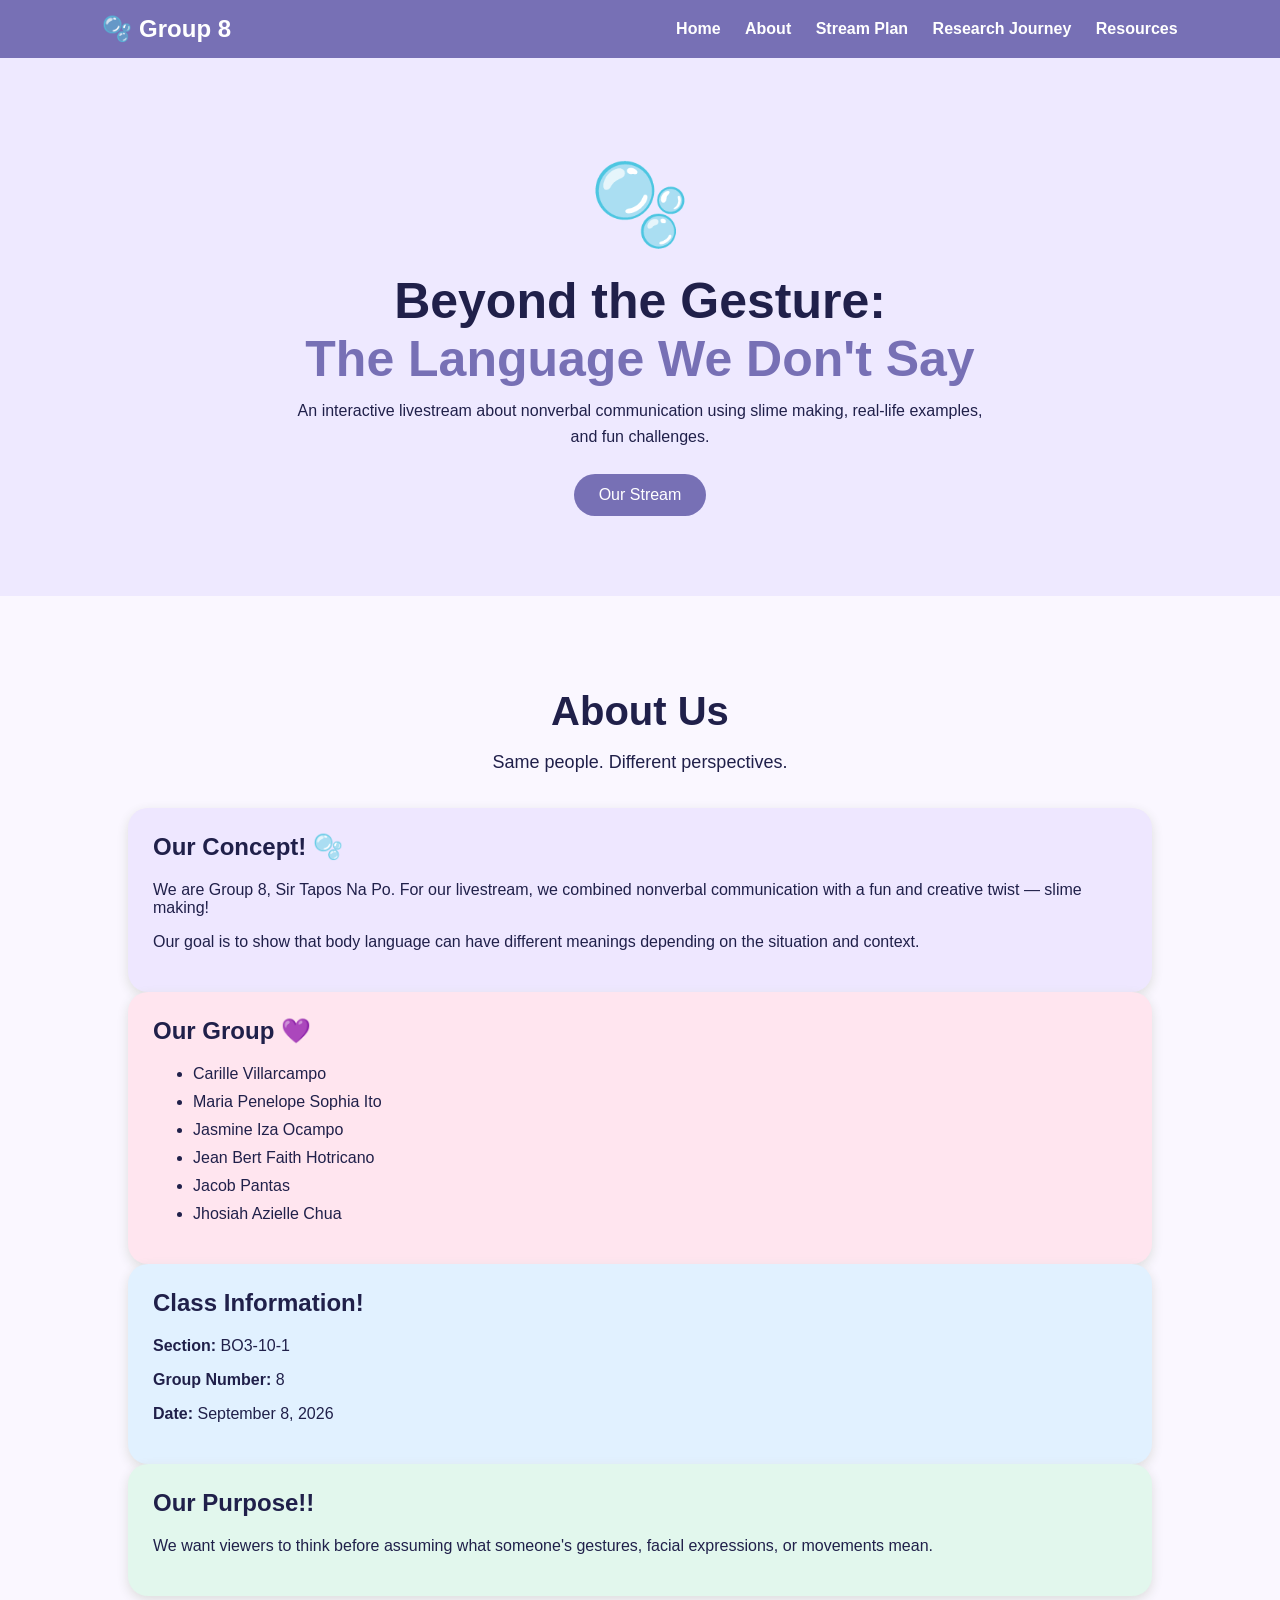
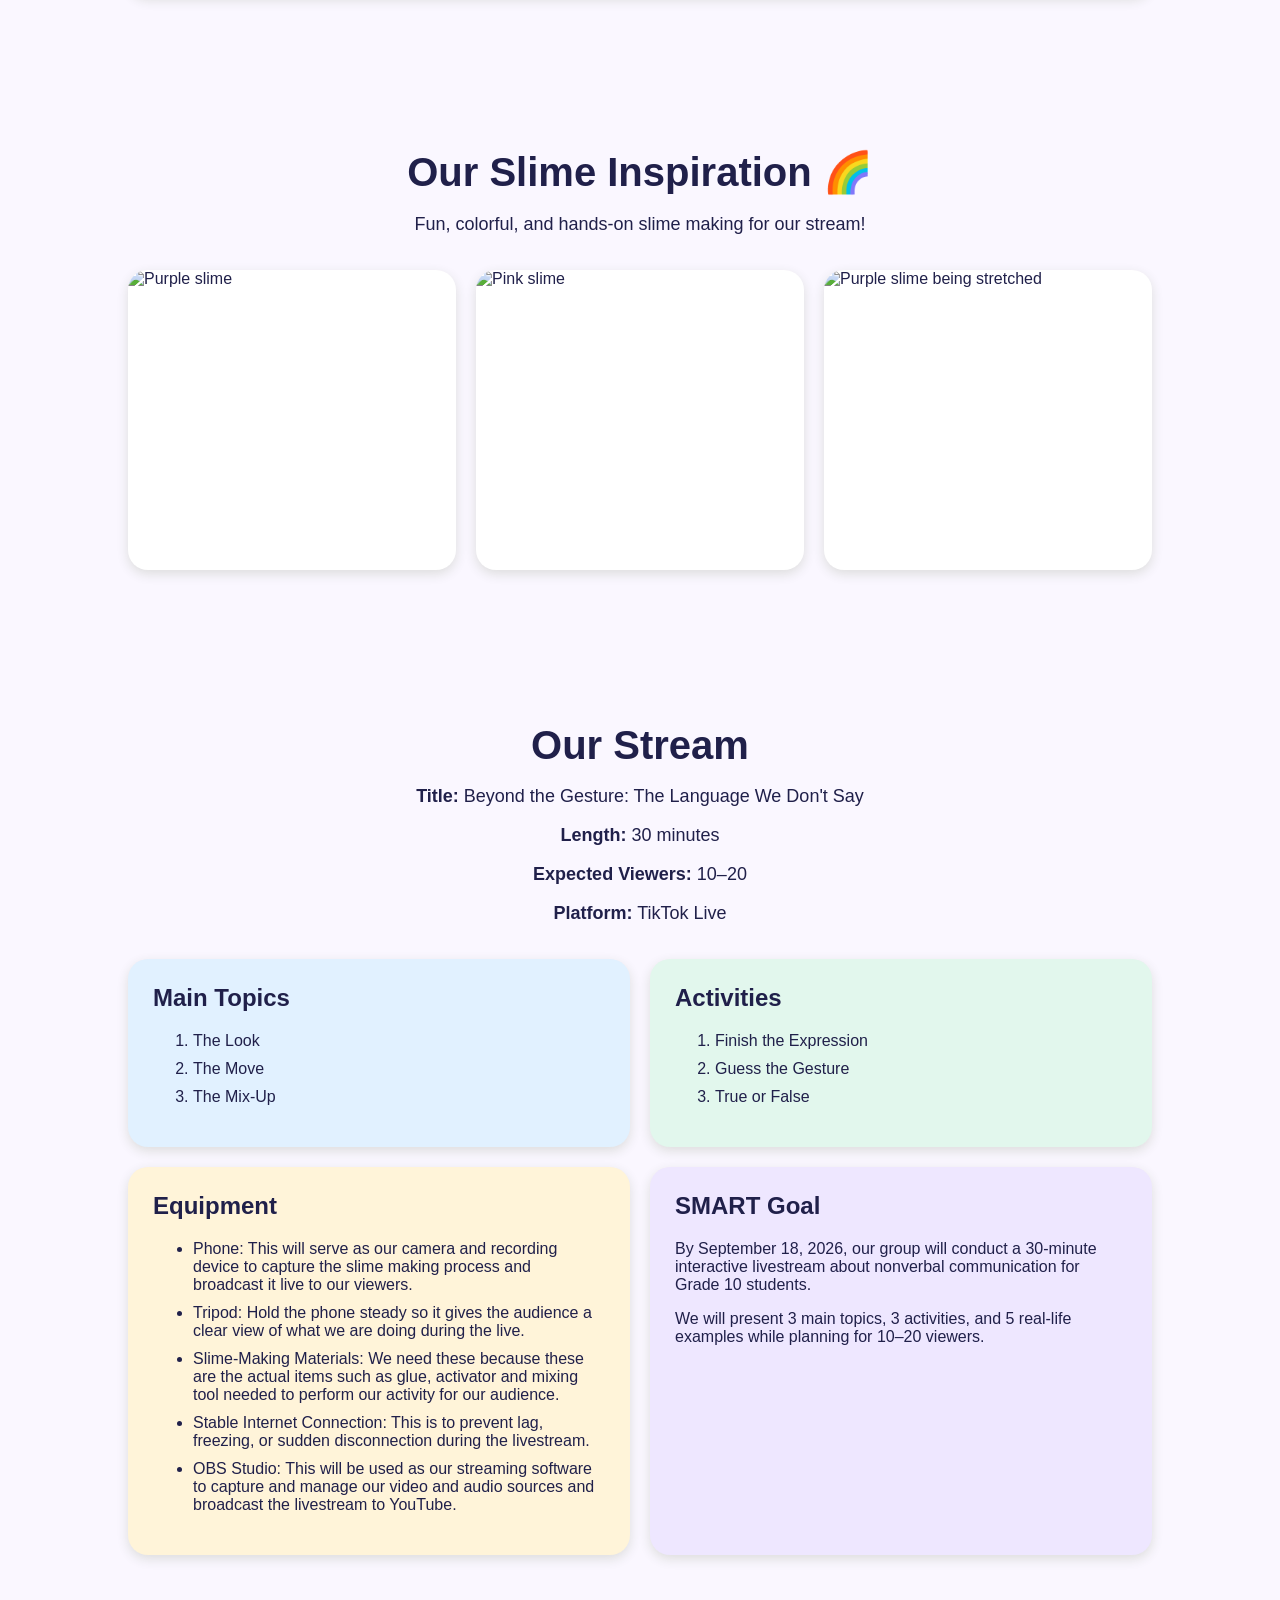
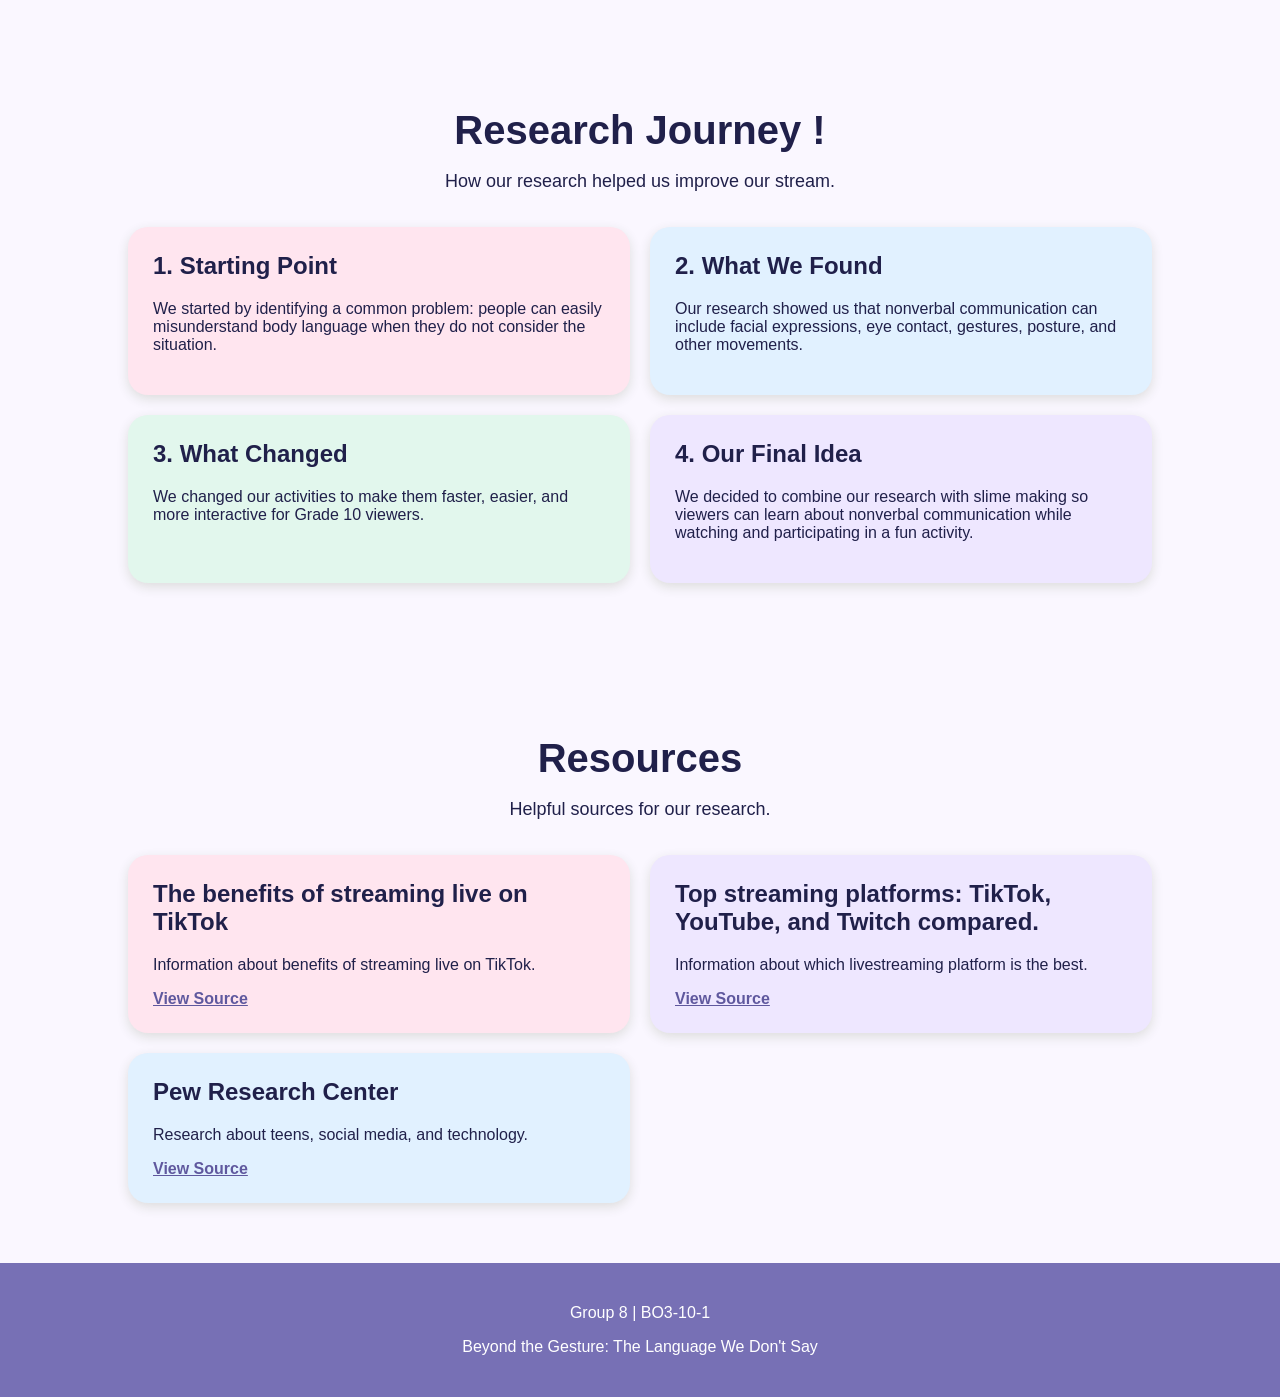
==== index.html @ 267cba48 "Update index.html" ====
<!DOCTYPE html>
<html lang="en">
<head>
    <meta charset="UTF-8">
    <meta name="viewport" content="width=device-width, initial-scale=1.0">

    <title>Group 8 | Beyond the Gesture</title>

    <link rel="stylesheet" href="styles.css">
</head>

<body>

    <!-- NAVIGATION -->
    <nav>
        <h2>🫧 Group 8</h2>

        <div>
            <a href="#home">Home</a>
            <a href="#about">About</a>
            <a href="#stream">Stream Plan</a>
            <a href="#research">Research Journey</a>
            <a href="#resources">Resources</a>
        </div>
    </nav>


    <!-- HOME -->
    <section id="home" class="hero">

        <div class="slime">🫧</div>

        <h1>
            Beyond the Gesture:<br>
            <span>The Language We Don't Say</span>
        </h1>

        <p>
            An interactive livestream about nonverbal communication
            using slime making, real-life examples, and fun challenges.
        </p>

        <!-- CHANGED TO OUR STREAM -->
        <a href="#stream" class="button">Our Stream</a>

    </section>


    <!-- ABOUT -->
    <section id="about">

        <div class="title">
            <h1>About Us</h1>
            <p>Same people. Different perspectives.</p>
        </div>


        <div class="card purple">
            <h2>Our Concept! 🫧</h2>

            <p>
                We are Group 8, Sir Tapos Na Po.
                For our livestream, we combined nonverbal communication
                with a fun and creative twist — slime making!
            </p>

            <p>
                Our goal is to show that body language can have different
                meanings depending on the situation and context.
            </p>
        </div>


        <div class="card pink">
            <h2>Our Group 💜</h2>

            <ul>
                <li>Carille Villarcampo</li>
                <li>Maria Penelope Sophia Ito</li>
                <li>Jasmine Iza Ocampo</li>
                <li>Jean Bert Faith Hotricano</li>
                <li>Jacob Pantas</li>
                <li>Jhosiah Azielle Chua</li>
            </ul>
        </div>


        <div class="card blue">
            <h2>Class Information!</h2>

            <p><b>Section:</b> BO3-10-1</p>
            <p><b>Group Number:</b> 8</p>
            <p><b>Date:</b> September 8, 2026</p>
        </div>


        <div class="card green">
            <h2>Our Purpose!!</h2>

            <p>
                We want viewers to think before assuming what someone's
                gestures, facial expressions, or movements mean.
            </p>
        </div>

    </section>

    <!-- SLIME INSPIRATION -->
    <section id="inspiration">

        <div class="title">
            <h1>Our Slime Inspiration 🌈</h1>
            <p>Fun, colorful, and hands-on slime making for our stream!</p>
        </div>

        <div class="image-gallery">

            <div class="image-card">
                <img src="images/slime1.jpeg" alt="Purple slime">
            </div>

            <div class="image-card">
                <img src="images/slime2.jpeg" alt="Pink slime">
            </div>

            <div class="image-card">
                <img src="images/slime3.jpeg" alt="Purple slime being stretched">
            </div>

        </div>

    </section>
            
    <!-- STREAM PLAN -->
    <section id="stream">

        <div class="title">
            <h1>Our Stream</h1>

            <p>
                <b>Title:</b> Beyond the Gesture:
                The Language We Don't Say
            </p>

            <p><b>Length:</b> 30 minutes</p>
            <p><b>Expected Viewers:</b> 10–20</p>
            <p><b>Platform:</b> TikTok Live</p>
        </div>


        <div class="cards">

            <div class="card blue">
                <h2>Main Topics</h2>

                <ol>
                    <li>The Look</li>
                    <li>The Move</li>
                    <li>The Mix-Up</li>
                </ol>
            </div>


            <div class="card green">
                <h2>Activities</h2>

                <ol>
                    <li>Finish the Expression</li>
                    <li>Guess the Gesture</li>
                    <li>True or False</li>
                </ol>
            </div>


            <div class="card yellow">
                <h2>Equipment</h2>

                <ul>
                    <li>Phone: This will serve as our camera and recording device to capture the slime making process and broadcast it live to our viewers.</li>
                    <li>Tripod: Hold the phone steady so it gives the audience a clear view of what we are doing during the live.</li>
                    <li>Slime-Making Materials: We need these because these are the actual items such as glue, activator and mixing tool needed to perform our activity for our audience.</li>
                    <li>Stable Internet Connection: This is to prevent lag, freezing, or sudden disconnection during the livestream.</li>
                    <li>OBS Studio: This will be used as our streaming software to capture and manage our video and audio sources and broadcast the livestream to YouTube.</li>
                </ul>
            </div>


            <div class="card purple">
                <h2>SMART Goal</h2>

                <p>
                    By September 18, 2026, our group will conduct
                    a 30-minute interactive livestream about nonverbal
                    communication for Grade 10 students.
                </p>

                <p>
                    We will present 3 main topics, 3 activities,
                    and 5 real-life examples while planning for
                    10–20 viewers.
                </p>
            </div>

        </div>

    </section>


    <!-- RESEARCH JOURNEY -->
    <section id="research">

        <div class="title">
            <h1>Research Journey !</h1>

            <p>
                How our research helped us improve our stream.
            </p>
        </div>


        <div class="cards">

            <div class="card pink">
                <h2>1. Starting Point</h2>

                <p>
                    We started by identifying a common problem:
                    people can easily misunderstand body language
                    when they do not consider the situation.
                </p>
            </div>


            <div class="card blue">
                <h2>2. What We Found</h2>

                <p>
                    Our research showed us that nonverbal communication
                    can include facial expressions, eye contact,
                    gestures, posture, and other movements.
                </p>
            </div>


            <div class="card green">
                <h2>3. What Changed</h2>

                <p>
                    We changed our activities to make them faster,
                    easier, and more interactive for Grade 10 viewers.
                </p>
            </div>


            <div class="card purple">
                <h2>4. Our Final Idea</h2>

                <p>
                    We decided to combine our research with slime making
                    so viewers can learn about nonverbal communication
                    while watching and participating in a fun activity.
                </p>
            </div>

        </div>

    </section>


    <!-- RESOURCES -->
    <section id="resources">

        <div class="title">
            <h1>Resources</h1>

            <p>
                Helpful sources for our research.
            </p>
        </div>


        <div class="cards">

            <div class="card pink">
                <h2>The benefits of streaming live on TikTok</h2>

                <p>
                    Information about benefits of streaming live on TikTok.
                </p>

                <a
                    href="https://streamlabs.com/content-hub/post/benefits-of-streaming-on-tiktok?srsltid=AfmBOooy0ZKsx3C8deEyA_9T_dvAyOm9hIh4zHtoefk_gNPt5Tx0TH8A"
                    target="_blank">
                    View Source
                </a>
            </div>


            <div class="card purple">
                <h2>Top streaming platforms: TikTok, YouTube, and Twitch compared.</h2>

                <p>
                    Information about which livestreaming platform
                    is the best.
                </p>

                <a
                    href="https://streamscharts.com/news/tiktok-youtube-and-twitch-comparison"
                    target="_blank">
                    View Source
                </a>
            </div>


            <div class="card blue">
                <h2>Pew Research Center</h2>

                <p>
                    Research about teens, social media, and technology.
                </p>

                <a
                    href="https://www.pewresearch.org/internet/2022/08/10/teens-social-media-and-technology-2022/?gad_source=1&gad_campaignid=23853897313&gbraid=0AAAAA-ddO9EYFSxEZ17IG8KqhVEP5WpoK&gclid=Cj0KCQjwh4TVBhCWARIsAG0czmr2TShosKkf1piCXMwyBY7x5qBS2GDIPVOki2kr-8BDrRxZRLvUZ2AaAp6mEALw_wcB"
                    target="_blank">
                    View Source
                </a>
            </div>

        </div>

    </section>


    <!-- FOOTER -->
    <footer>

        <p>Group 8 | BO3-10-1</p>

        <p>
            Beyond the Gesture: The Language We Don't Say
        </p>

    </footer>


    <!-- JAVASCRIPT -->
    <script src="script.js"></script>

</body>
</html>
---- styles.css ----
/* BASIC SETTINGS */

* {
    box-sizing: border-box;
}

html {
    scroll-behavior: smooth;
}

body {
    margin: 0;
    font-family: Arial, sans-serif;
    background: #faf7ff;
    color: #20204a;
}


/* NAVIGATION */

nav {
    background: #7770b5;
    padding: 15px 8%;

    display: flex;
    justify-content: space-between;
    align-items: center;

    position: sticky;
    top: 0;
    z-index: 10;
}

nav h2 {
    color: white;
    margin: 0;
}

nav a {
    color: white;
    text-decoration: none;
    margin-left: 20px;
    font-weight: bold;
}

nav a:hover {
    text-decoration: underline;
}


/* SECTIONS */

section {
    padding: 60px 10%;
}

.title {
    text-align: center;
    margin-bottom: 35px;
}

.title h1 {
    font-size: 40px;
    margin-bottom: 10px;
}

.title p {
    font-size: 18px;
}


/* HOME */

.hero {
    text-align: center;
    padding: 80px 10%;
    background: #eee9ff;
}

.hero h1 {
    font-size: 50px;
    margin: 10px;
}

.hero span {
    color: #7770b5;
}

.hero p {
    max-width: 700px;
    margin: auto;
    line-height: 1.6;
}

.slime {
    font-size: 80px;
    margin: 20px;
}


/* CARDS */

.cards {
    display: grid;
    grid-template-columns: repeat(2, 1fr);
    gap: 20px;
}

.card {
    padding: 25px;
    border-radius: 20px;
    background: white;
    box-shadow: 0 4px 12px #ddd;
}

.card h2 {
    margin-top: 0;
}

.card li {
    margin: 10px 0;
}


/* CARD COLORS */

.pink {
    background: #ffe5ef;
}

.blue {
    background: #e1f1ff;
}

.purple {
    background: #eee7ff;
}

.green {
    background: #e2f7ed;
}

.yellow {
    background: #fff4d9;
}


/* BUTTON */

.button {
    display: inline-block;
    margin-top: 25px;
    padding: 12px 25px;

    background: #7770b5;
    color: white;

    text-decoration: none;
    border-radius: 25px;
}

.button:hover {
    background: #5f589e;
}


/* RESOURCE LINKS */

.card a {
    color: #5f589e;
    font-weight: bold;
}


/* FOOTER */

footer {
    background: #7770b5;
    color: white;
    text-align: center;
    padding: 25px;
}


/* MOBILE */

@media (max-width: 700px) {

    nav {
        flex-direction: column;
        gap: 15px;
    }

    nav a {
        margin: 5px;
    }

    .cards {
        grid-template-columns: 1fr;
    }

    .hero h1 {
        font-size: 35px;
    }

    section {
        padding: 40px 6%;
    }
}

/* SLIME INSPIRATION IMAGES */

.image-gallery {
    display: grid;
    grid-template-columns: repeat(3, 1fr);
    gap: 20px;
    margin-top: 30px;
}

.image-card {
    background: white;
    border-radius: 20px;
    overflow: hidden;
    box-shadow: 0 4px 12px #ddd;
}

.image-card img {
    width: 100%;
    height: 300px;
    object-fit: cover;
    display: block;
}

/* MOBILE */

@media (mad-width: 700px) {
    .image-gallery {
        grid-template-columns: 1fr;
    }

.image-card img {
    height: 250px;
}
}
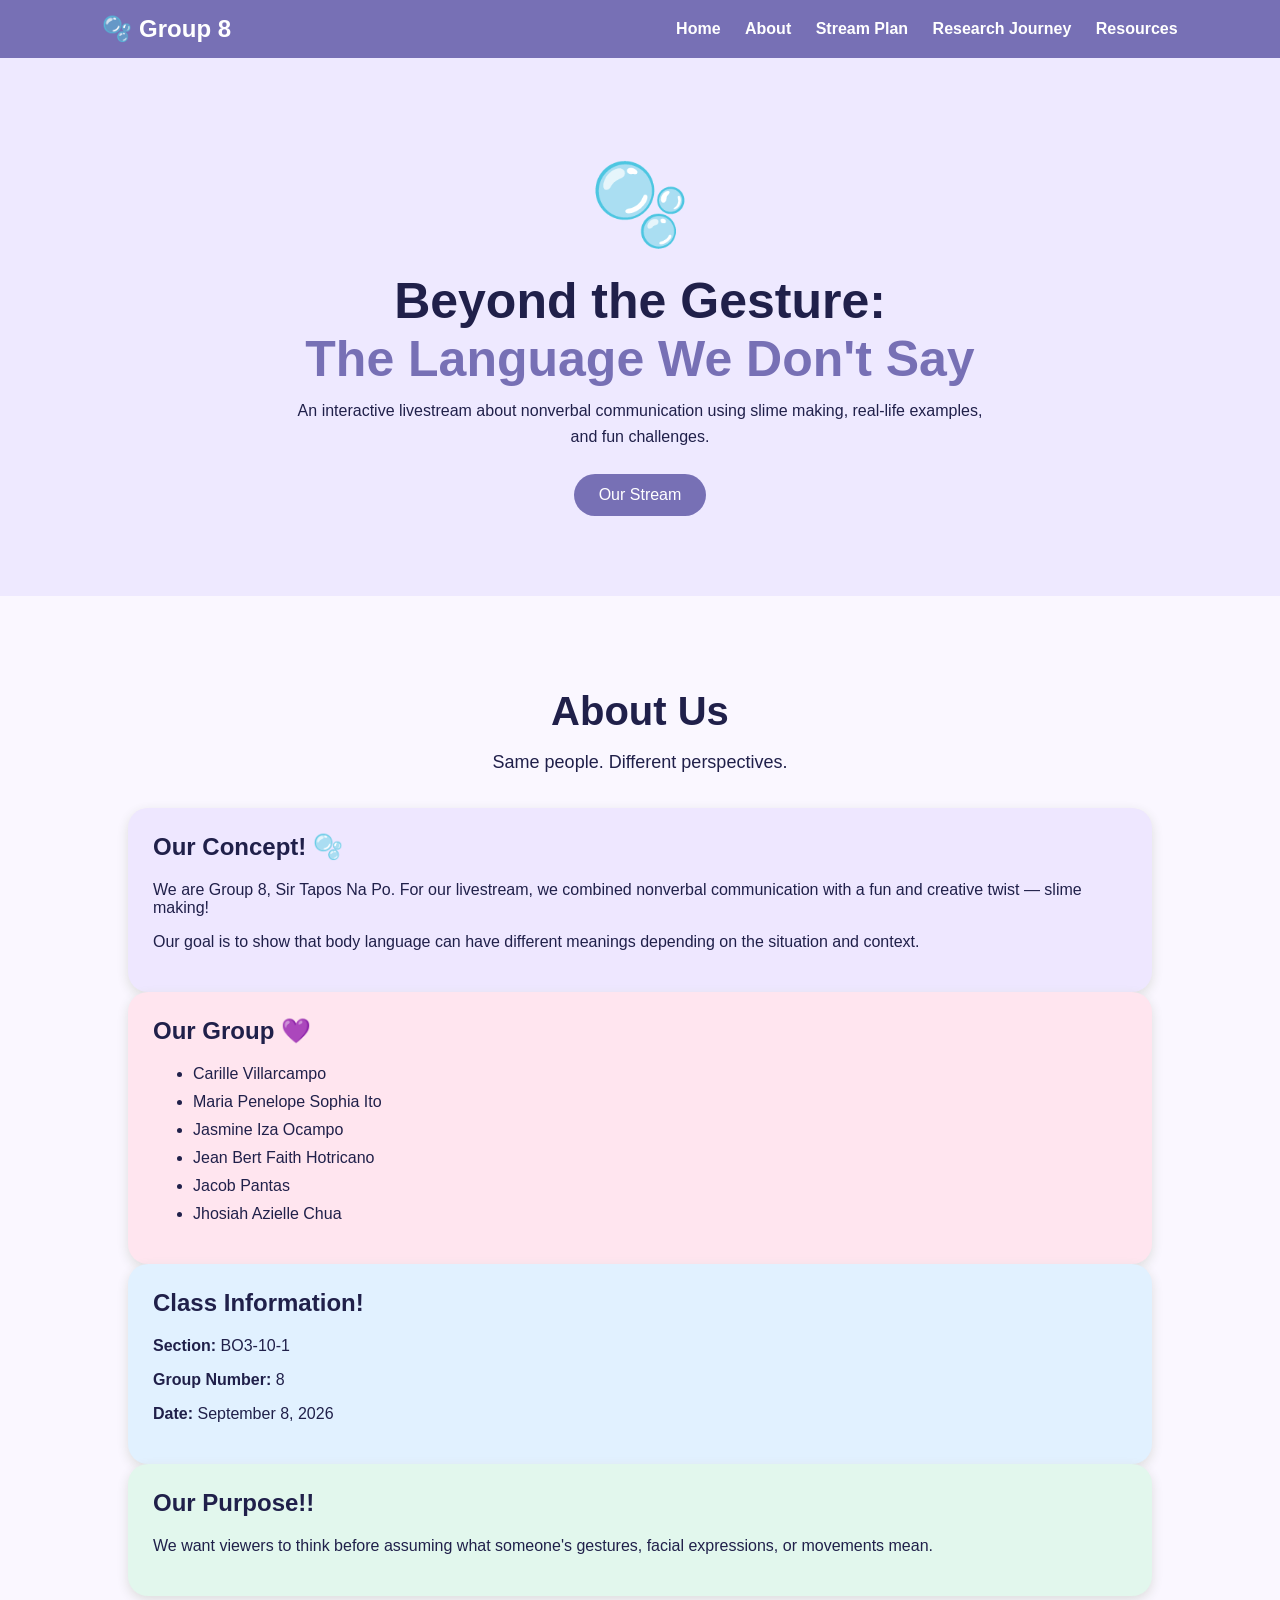
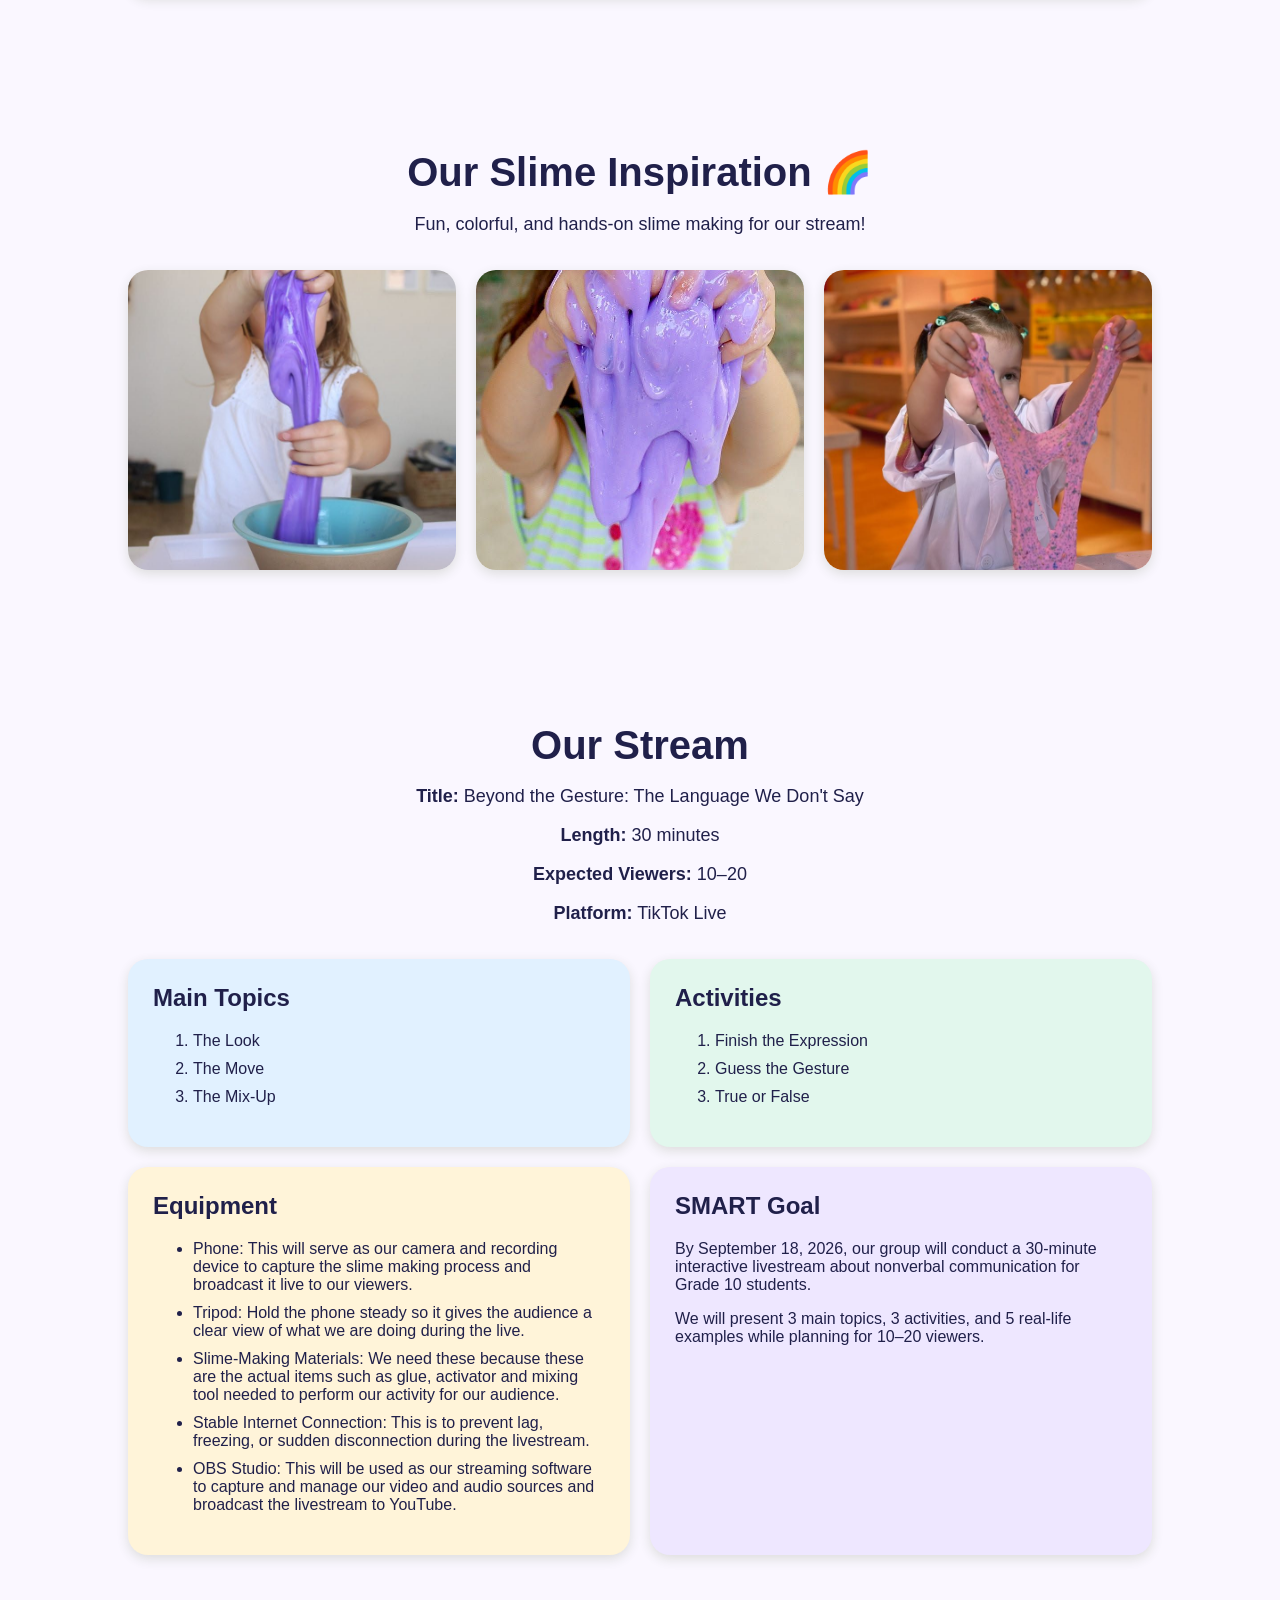
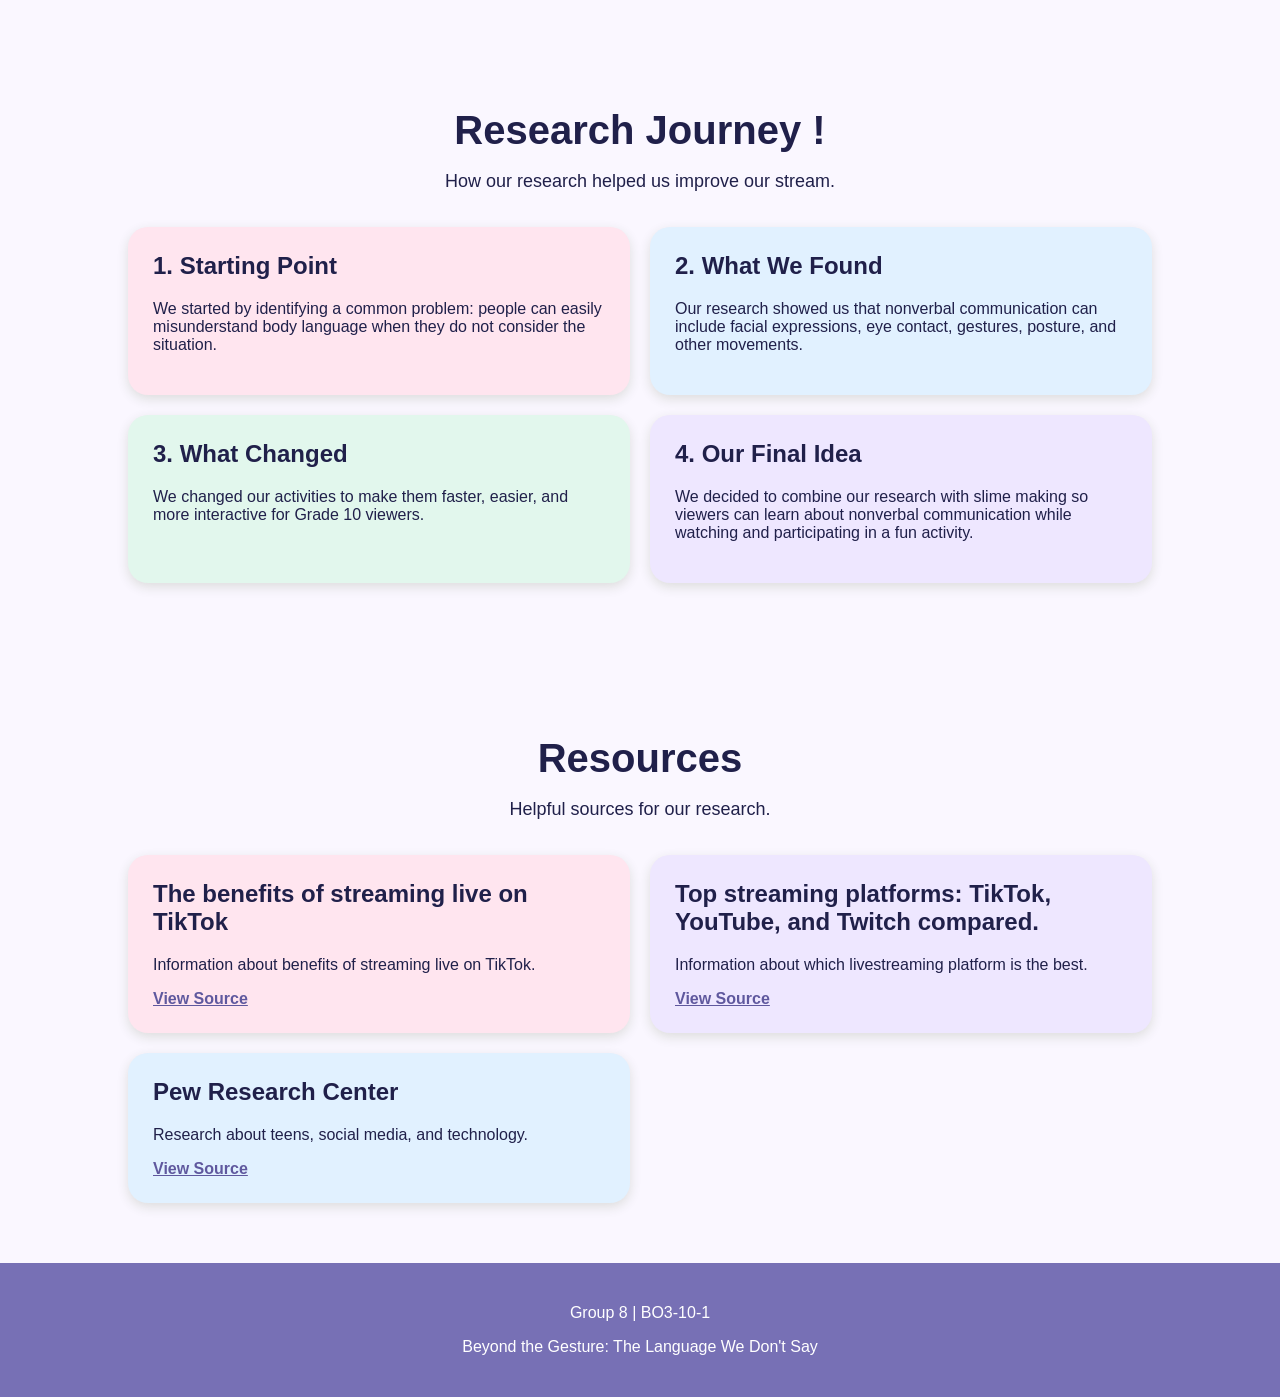
==== commit f91386fa: "Update index.html" ====
--- a/index.html
+++ b/index.html
@@ -116,15 +116,15 @@
         <div class="image-gallery">
 
             <div class="image-card">
-                <img src="images/slime1.jpeg" alt="Purple slime">
+                <img src="slime1.jpeg" alt="Purple slime">
             </div>
 
             <div class="image-card">
-                <img src="images/slime2.jpeg" alt="Pink slime">
+                <img src="slime2.jpeg" alt="Pink slime">
             </div>
 
             <div class="image-card">
-                <img src="images/slime3.jpeg" alt="Purple slime being stretched">
+                <img src="slime3.jpeg" alt="Purple slime being stretched">
             </div>
 
         </div>
--- a/styles.css
+++ b/styles.css
@@ -233,7 +233,7 @@
 
 /* MOBILE */
 
-@media (mad-width: 700px) {
+@media (max-width: 700px) {
     .image-gallery {
         grid-template-columns: 1fr;
     }
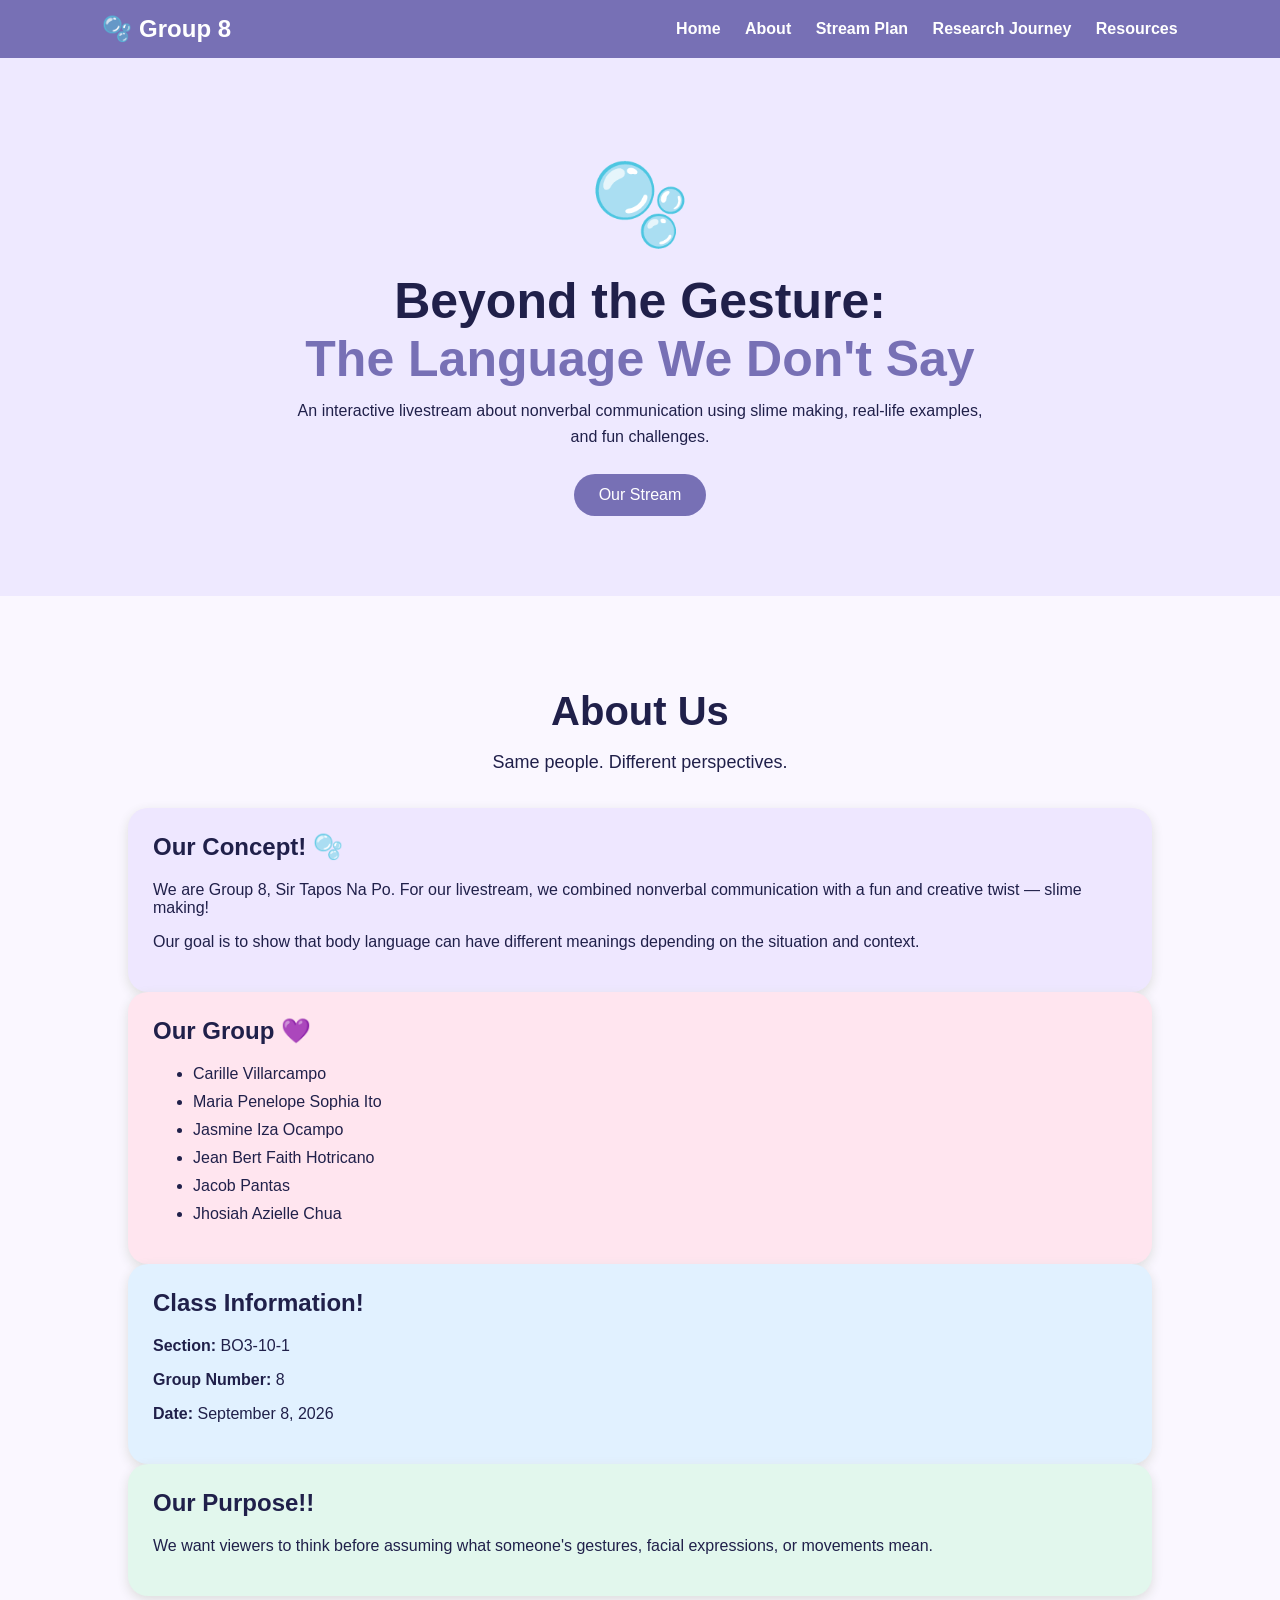
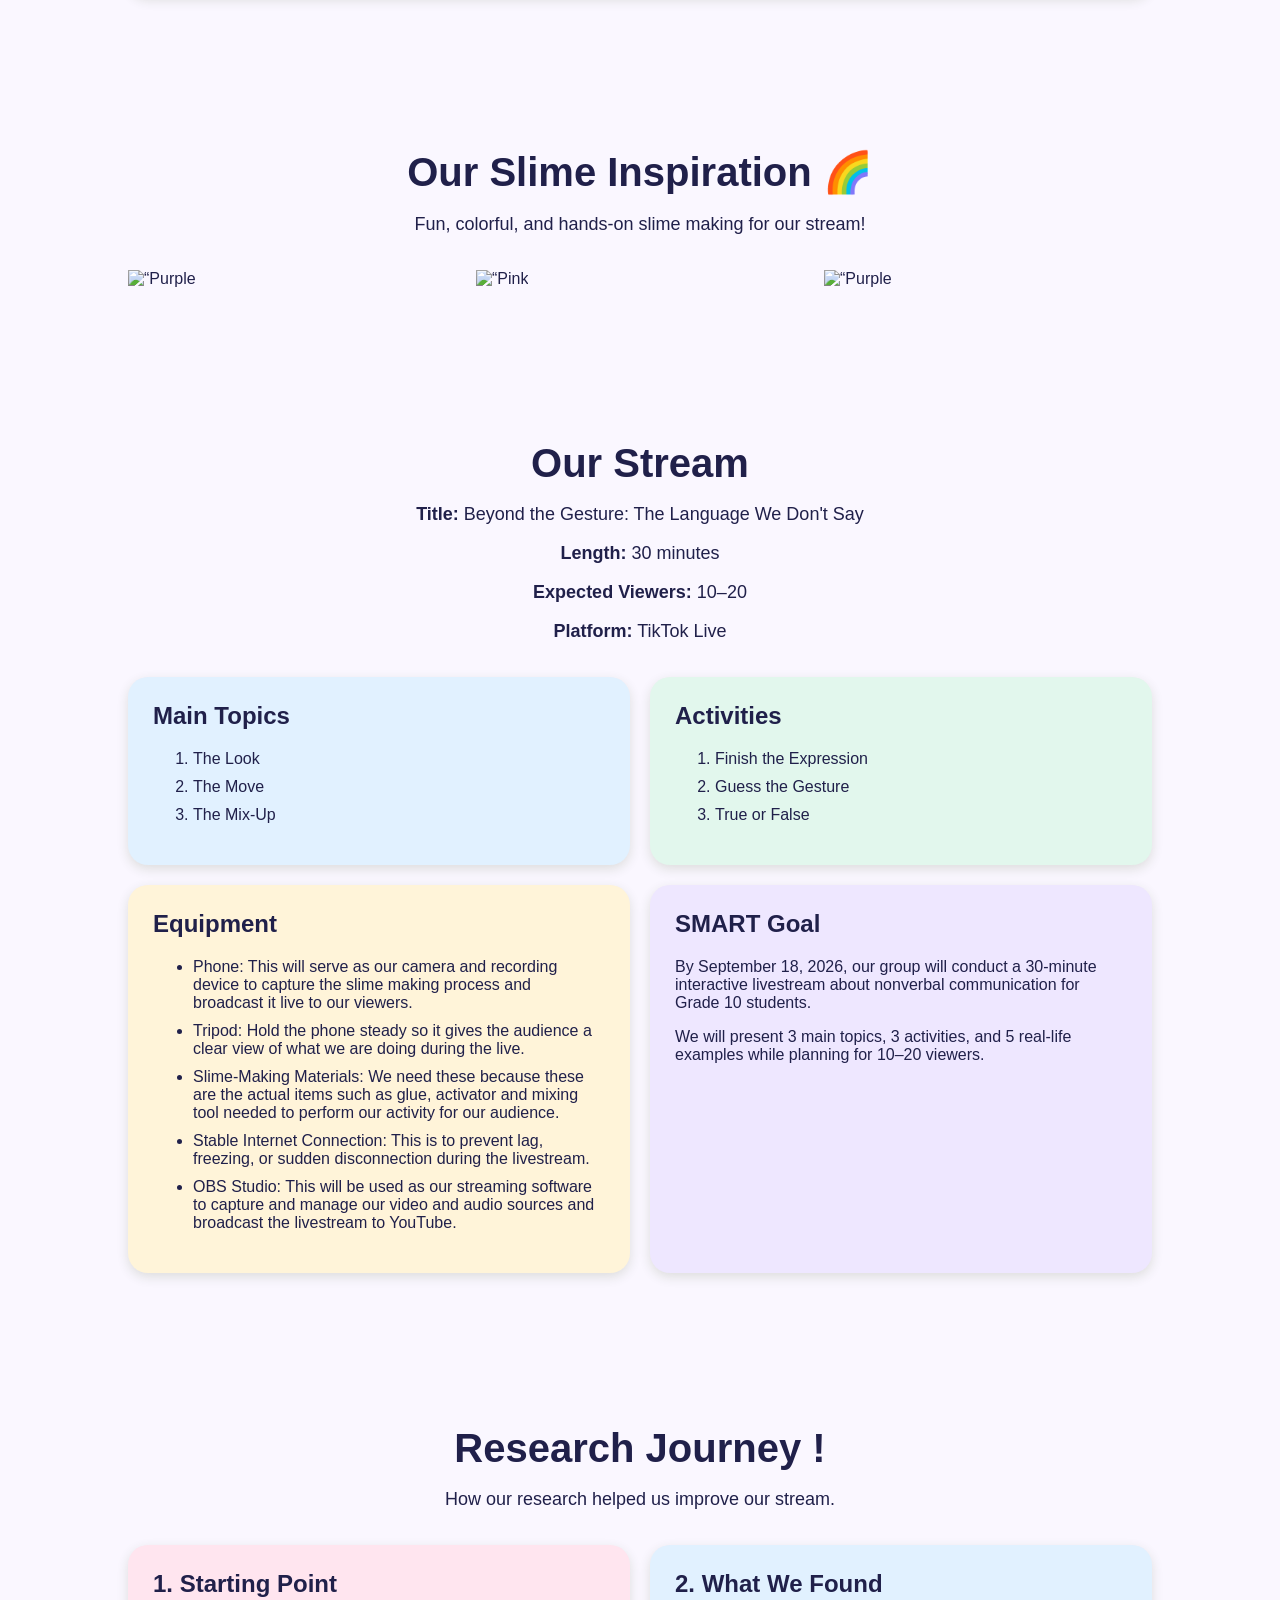
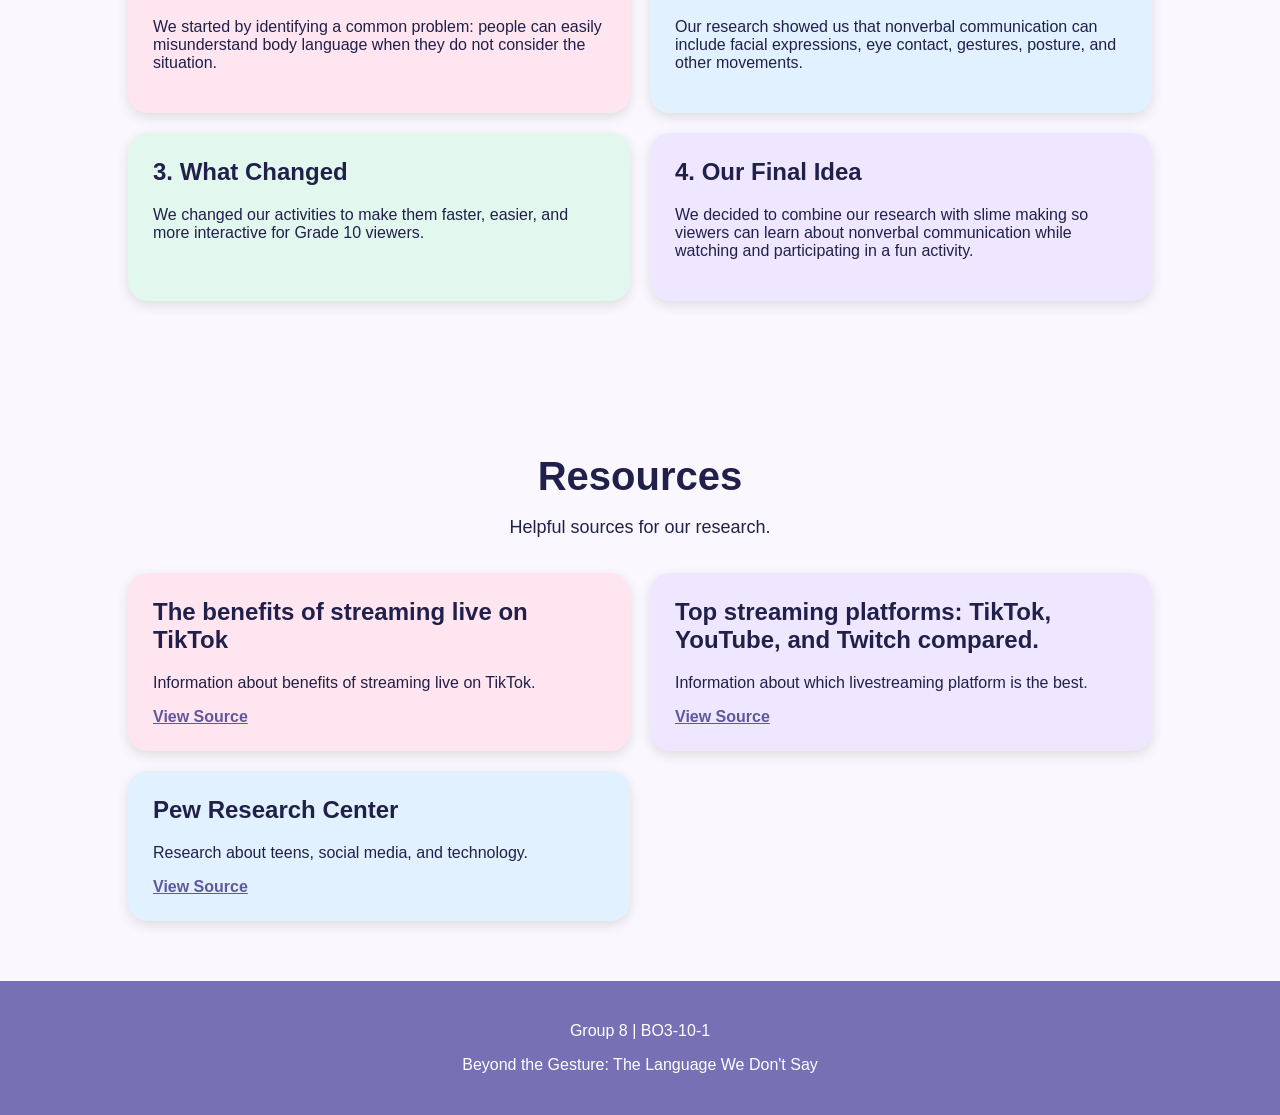
==== commit 0a467e1c: "Update index.html" ====
--- a/index.html
+++ b/index.html
@@ -115,19 +115,17 @@
 
         <div class="image-gallery">
 
-            <div class="image-card">
-                <img src="slime1.jpeg" alt="Purple slime">
-            </div>
-
-            <div class="image-card">
-                <img src="slime2.jpeg" alt="Pink slime">
-            </div>
-
-            <div class="image-card">
-                <img src="slime3.jpeg" alt="Purple slime being stretched">
-            </div>
-
-        </div>
+           <div class=“image-card”>
+    <img src=“slime1.jpeg” alt=“Purple slime”>
+</div>
+
+<div class=“image-card”>
+    <img src=“slime2.jpeg” alt=“Pink slime”>
+</div>
+
+<div class=“image-card”>
+    <img src=“slime3.jpeg” alt=“Purple slime being stretched”>
+</div>
 
     </section>
             
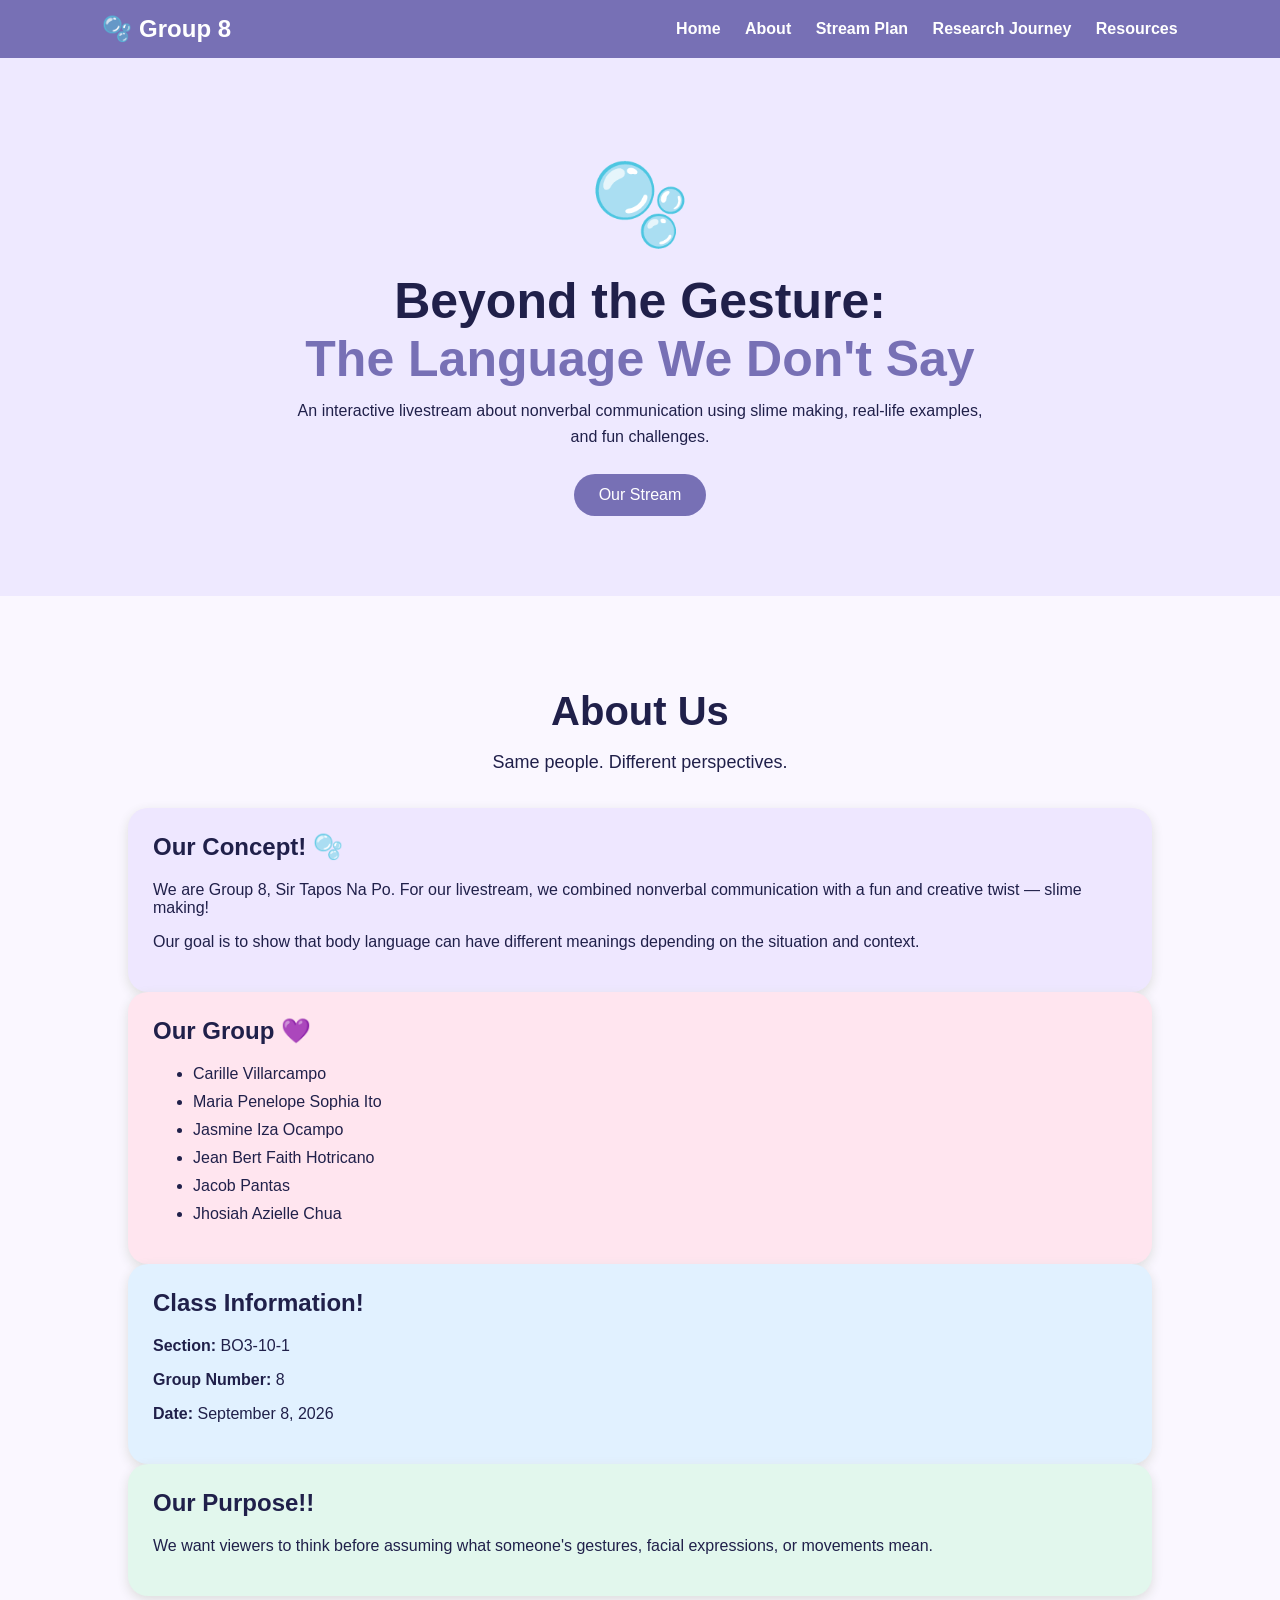
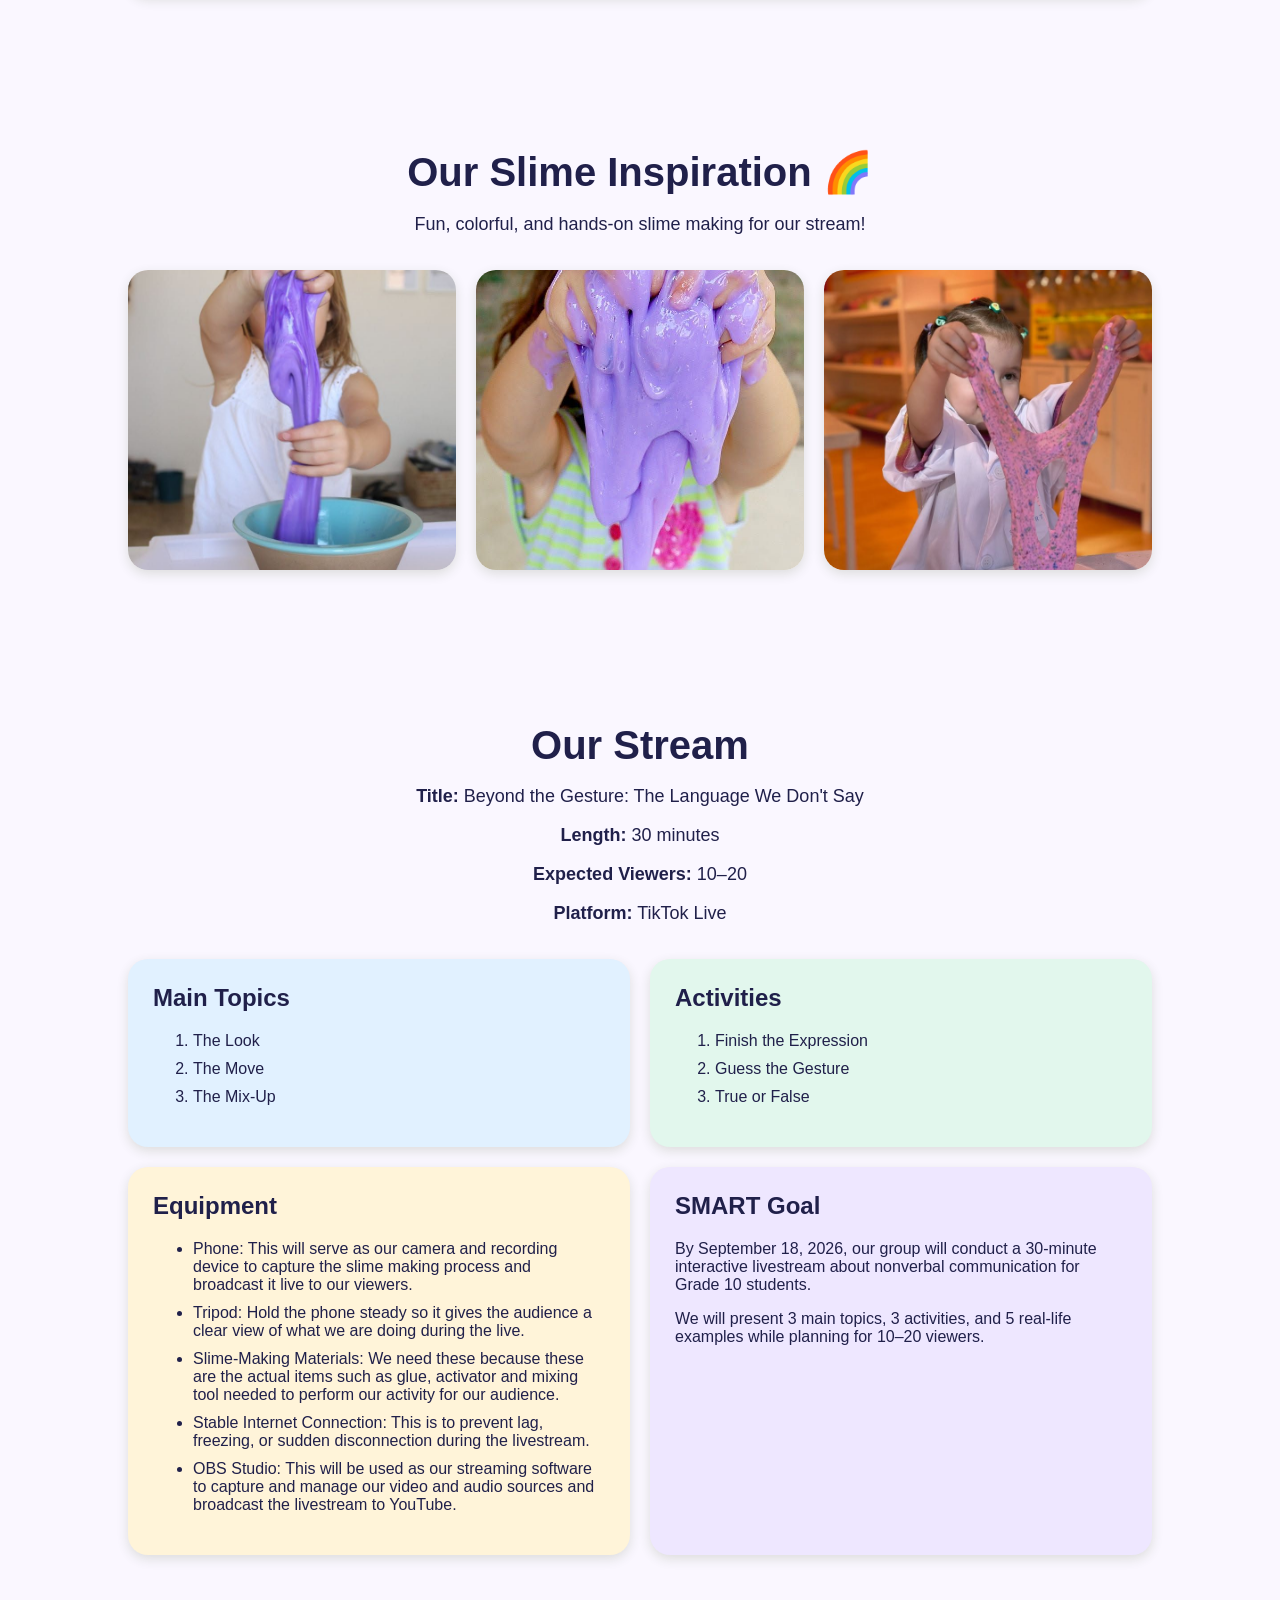
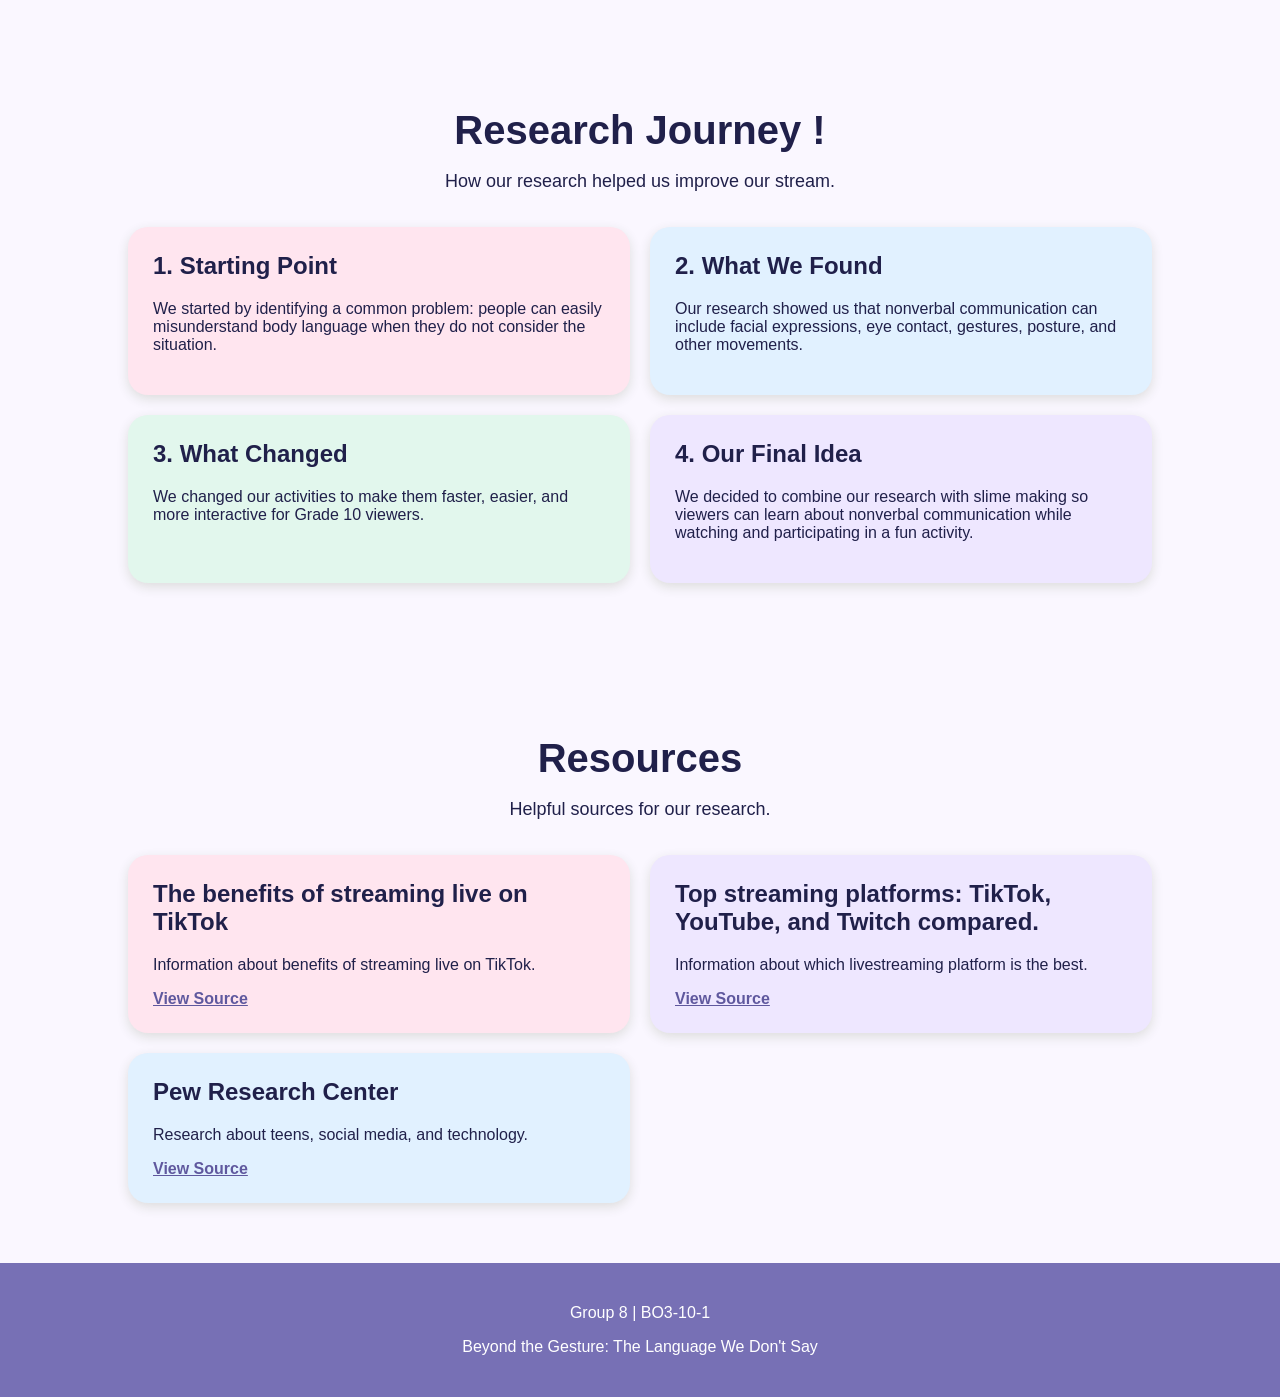
==== commit 94fadeb9: "Update index.html" ====
--- a/index.html
+++ b/index.html
@@ -115,16 +115,16 @@
 
         <div class="image-gallery">
 
-           <div class=“image-card”>
-    <img src=“slime1.jpeg” alt=“Purple slime”>
+           <div class="image-card">
+    <img src="slime1.jpeg" alt="Purple slime">
 </div>
 
-<div class=“image-card”>
-    <img src=“slime2.jpeg” alt=“Pink slime”>
+<div class="image-card">
+    <img src="slime2.jpeg" alt="Pink slime">
 </div>
 
-<div class=“image-card”>
-    <img src=“slime3.jpeg” alt=“Purple slime being stretched”>
+<div class="image-card">
+    <img src="slime3.jpeg" alt="Purple slime being stretched">
 </div>
 
     </section>
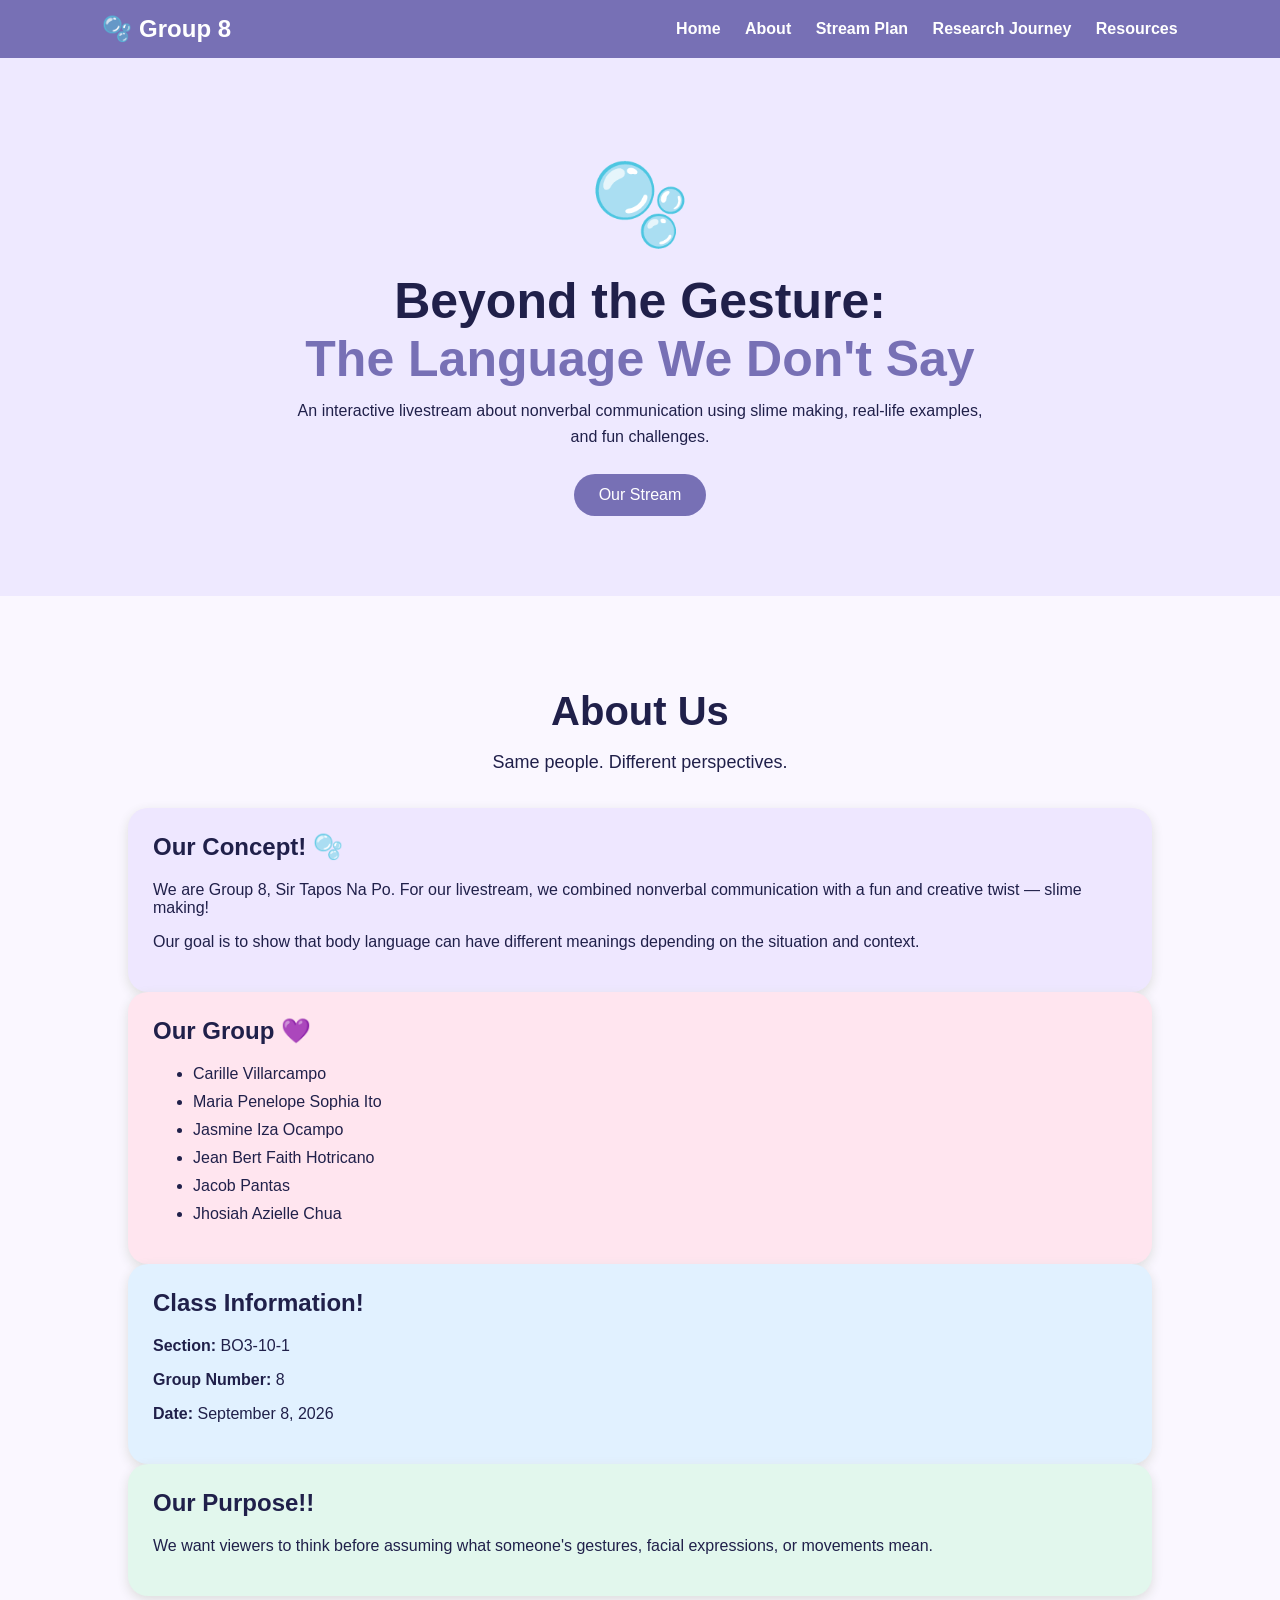
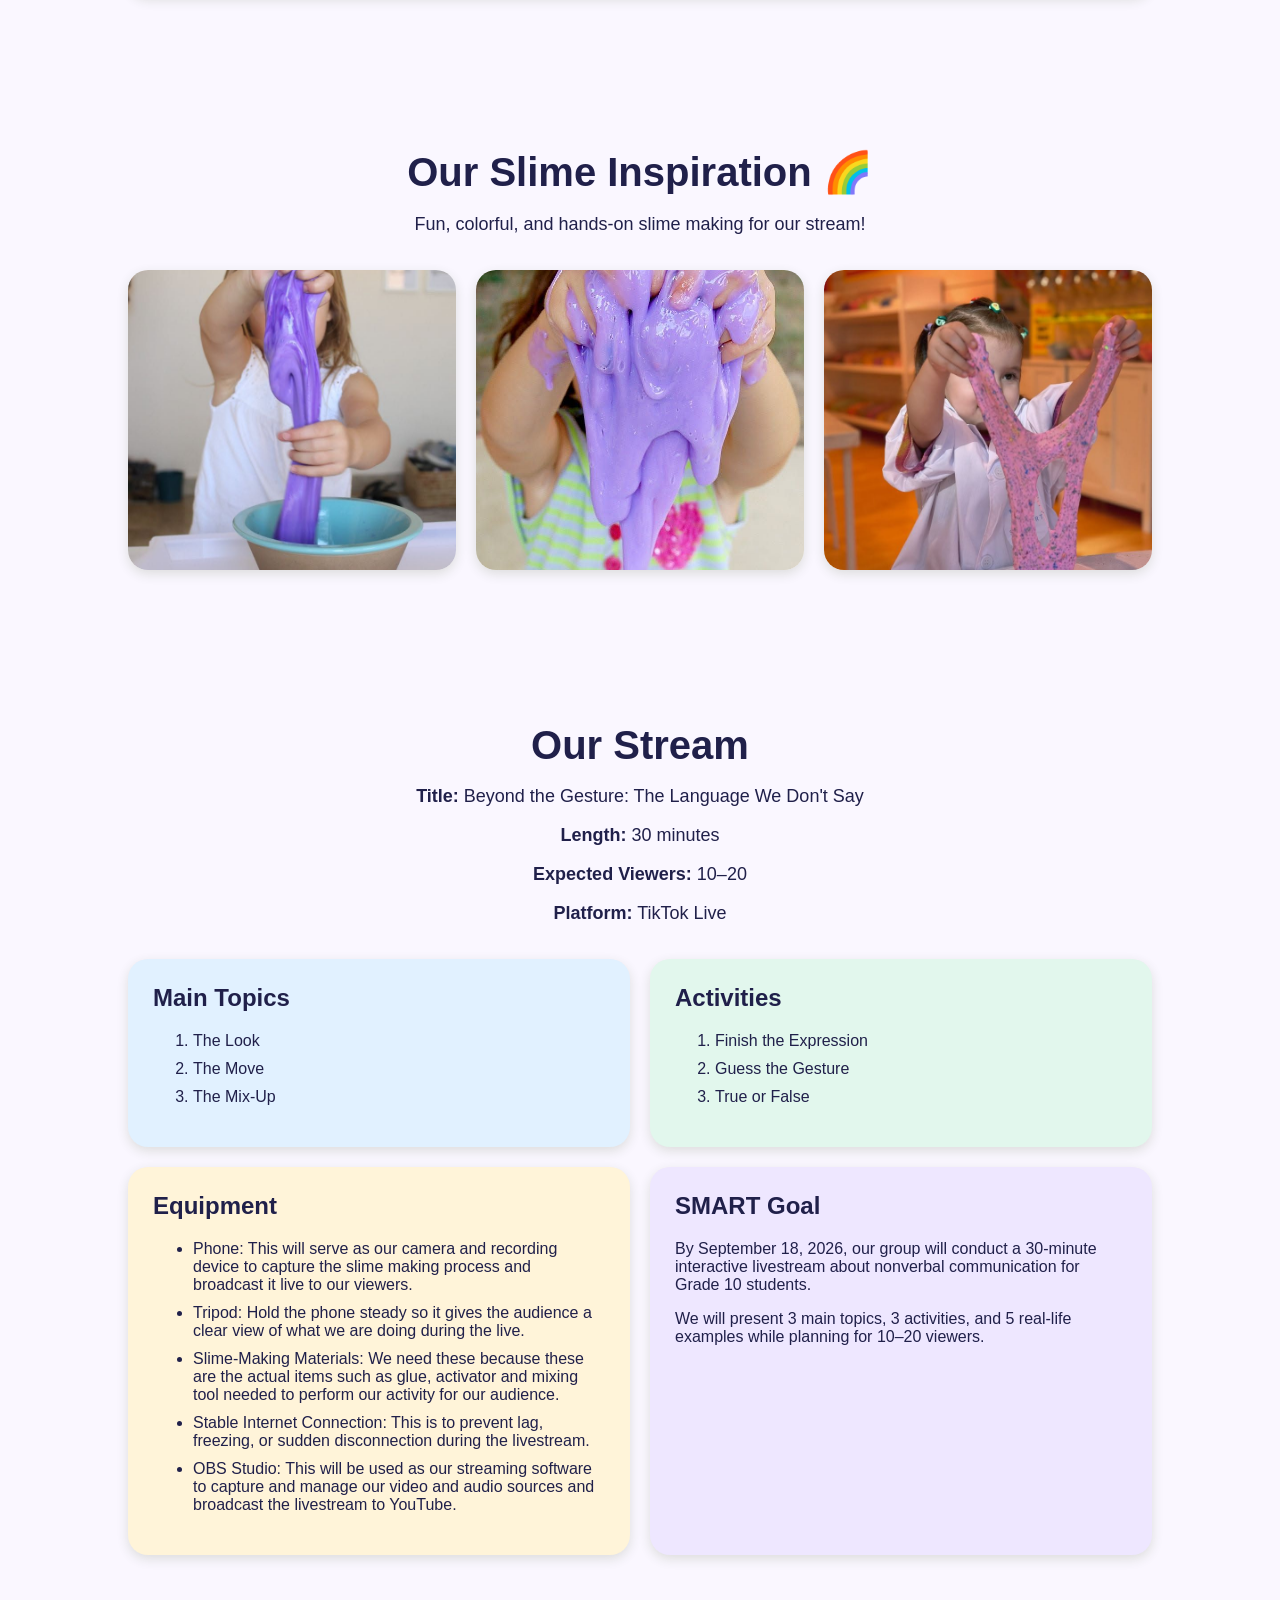
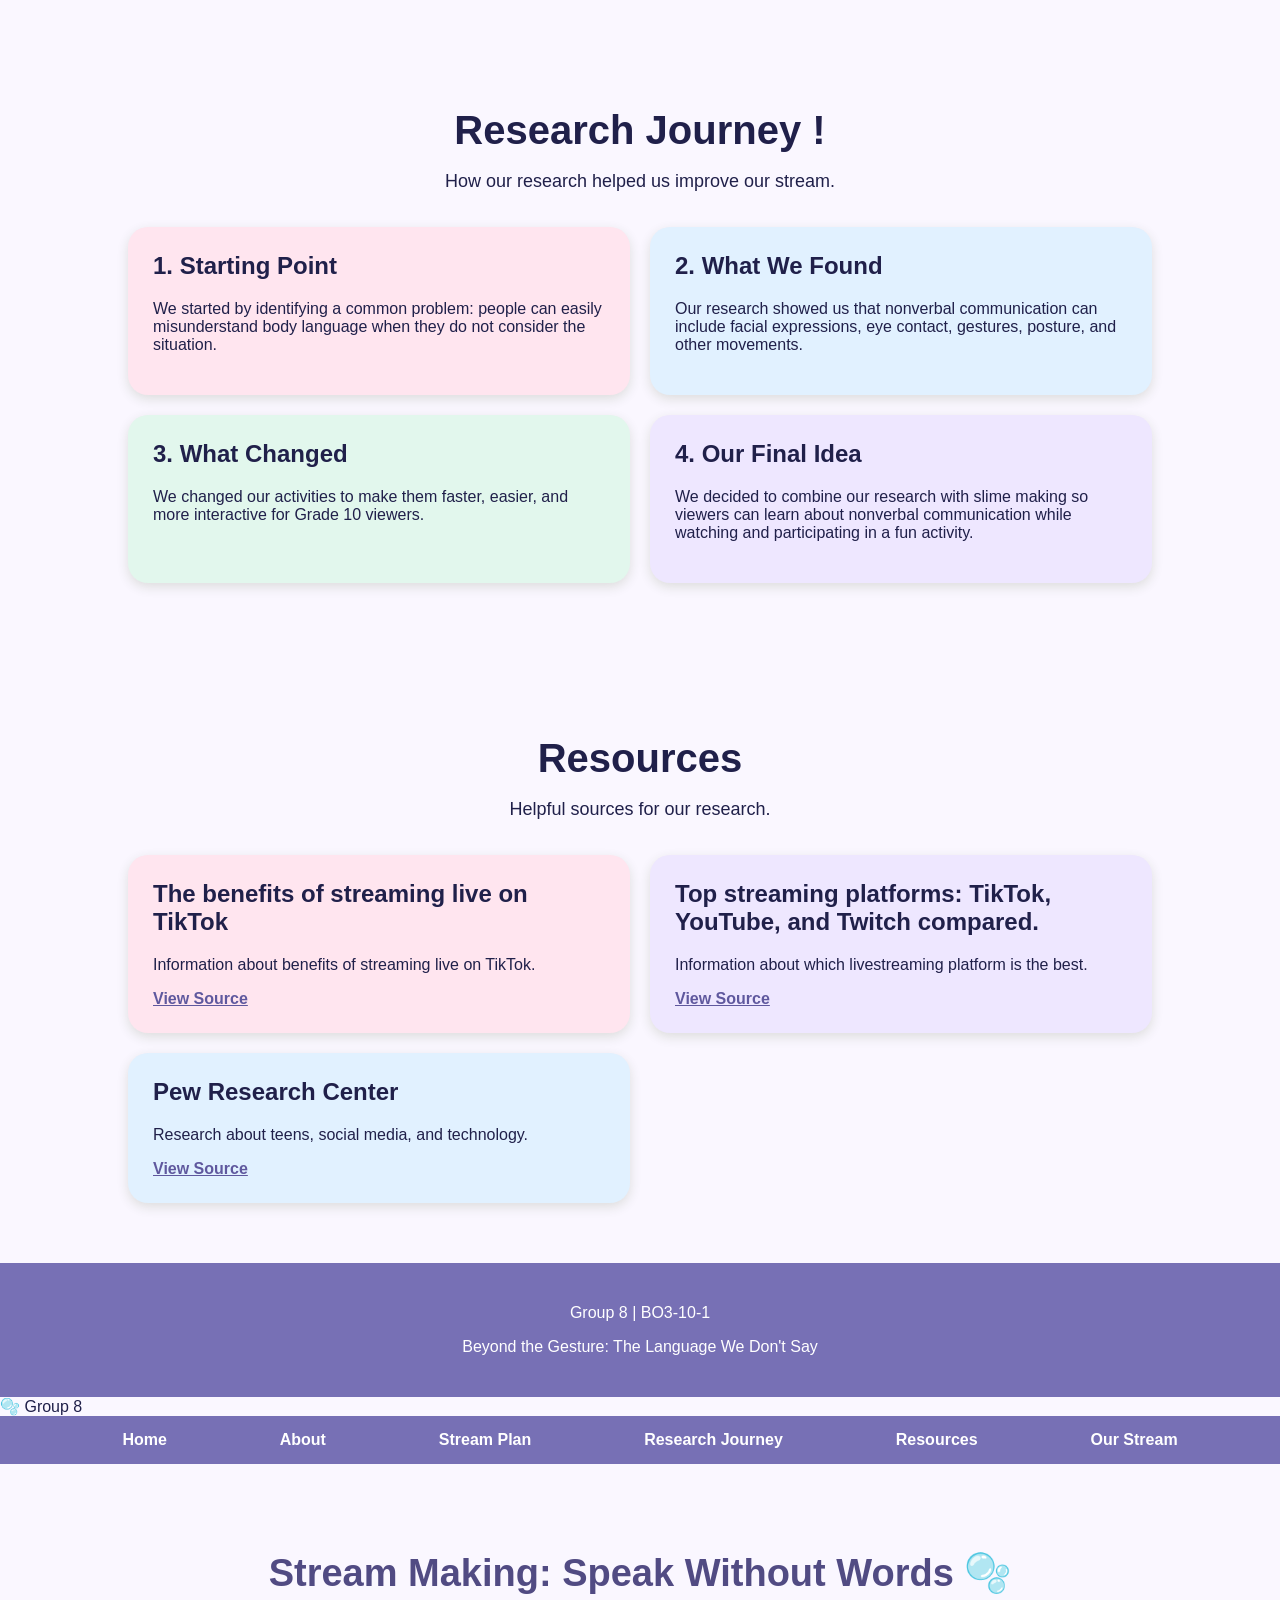
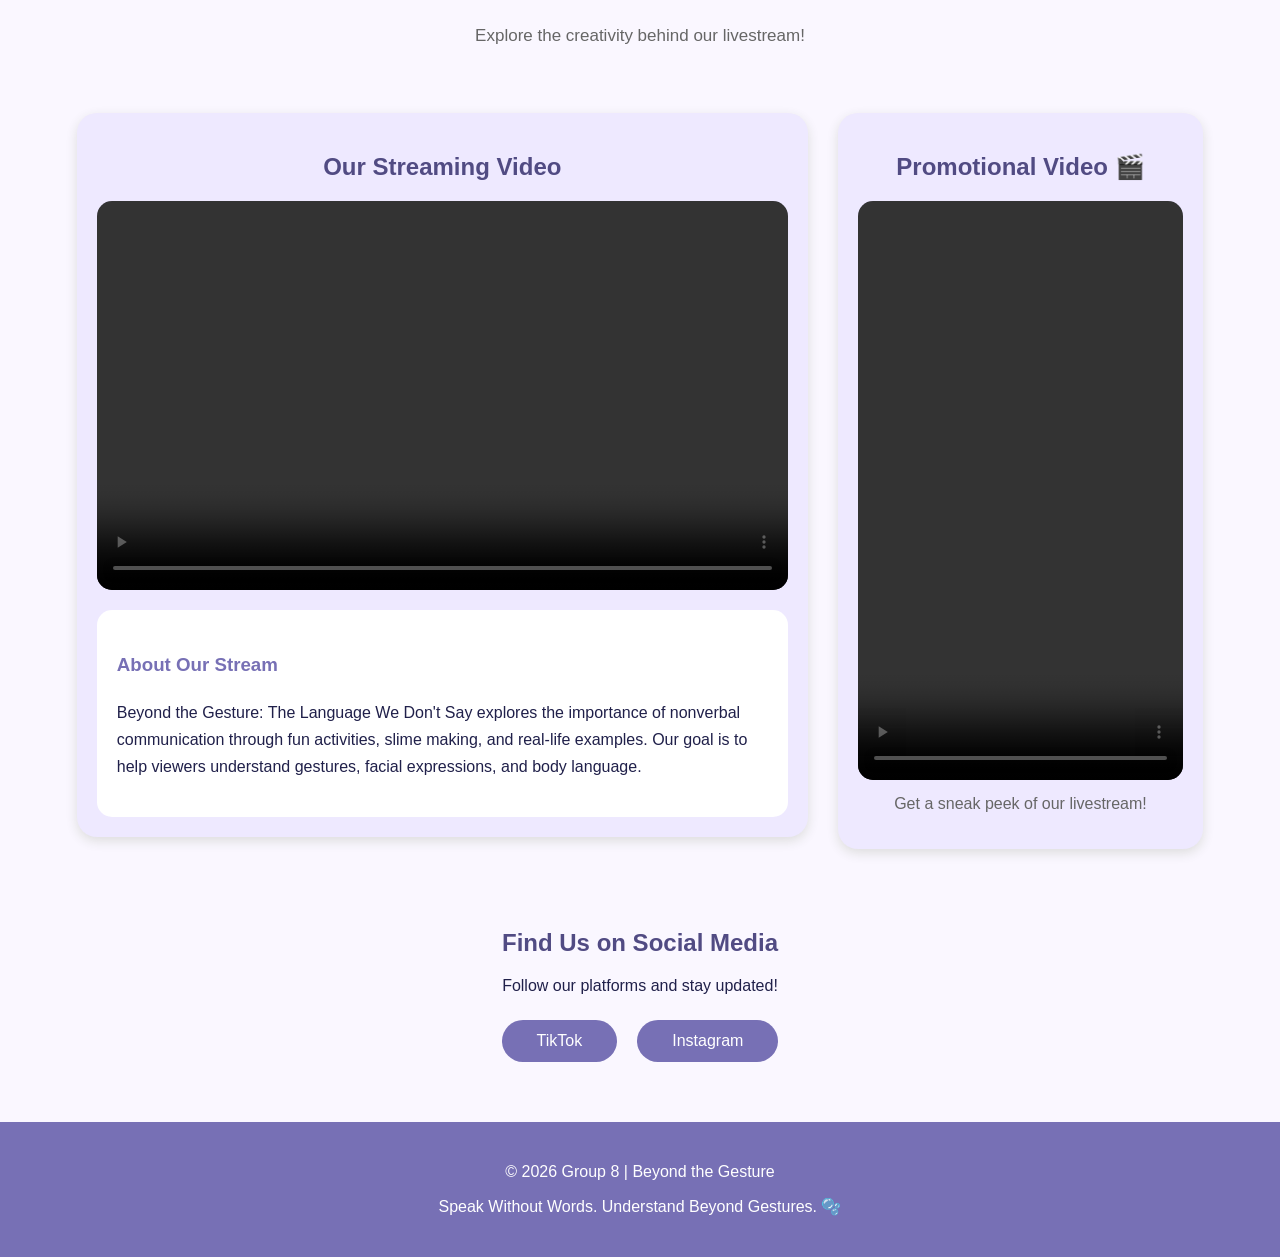
==== commit e852d760: "Update index.html" ====
--- a/index.html
+++ b/index.html
@@ -346,3 +346,97 @@
 
 </body>
 </html>
+
+<!DOCTYPE html>
+<html lang="en">
+<head>
+    <meta charset="UTF-8">
+    <meta name="viewport" content="width=device-width, initial-scale=1.0">
+    <title>Stream Making | Group 8</title>
+    <link rel="stylesheet" href="styles.css">
+</head>
+
+<body>
+
+<!-- NAVIGATION BAR -->
+<header>
+    <div class="logo">🫧 Group 8</div>
+    <nav>
+        <a href="index.html">Home</a>
+        <a href="index.html#about">About</a>
+        <a href="index.html#stream">Stream Plan</a>
+        <a href="index.html#research">Research Journey</a>
+        <a href="index.html#resources">Resources</a>
+        <a href="stream.html">Our Stream</a>
+    </nav>
+</header>
+
+<!-- PAGE TITLE -->
+<section class="stream-heading">
+    <h1>Stream Making: Speak Without Words 🫧</h1>
+    <p>Explore the creativity behind our livestream!</p>
+</section>
+
+<!-- VIDEO CONTENT -->
+<main class="stream-layout">
+
+    <!-- MAIN STREAMING VIDEO -->
+    <section class="main-video">
+        <h2>Our Streaming Video</h2>
+
+        <div class="video-box">
+            <!-- Replace this with your actual video -->
+            <video controls>
+                <source src="videos/streaming-video.mp4" type="video/mp4">
+                Your browser does not support video.
+            </video>
+        </div>
+
+        <div class="description">
+            <h3>About Our Stream</h3>
+            <p>
+                Beyond the Gesture: The Language We Don't Say
+                explores the importance of nonverbal communication
+                through fun activities, slime making, and real-life
+                examples. Our goal is to help viewers understand
+                gestures, facial expressions, and body language.
+            </p>
+        </div>
+    </section>
+
+    <!-- PROMOTIONAL VIDEO -->
+    <aside class="promo-video">
+        <h2>Promotional Video 🎬</h2>
+
+        <div class="promo-box">
+            <!-- Replace with your promotional video -->
+            <video controls>
+                <source src="videos/promo-video.mp4" type="video/mp4">
+                Your browser does not support video.
+            </video>
+        </div>
+
+        <p>Get a sneak peek of our livestream!</p>
+    </aside>
+
+</main>
+
+<!-- SOCIAL MEDIA -->
+<section class="social-section">
+    <h2>Find Us on Social Media</h2>
+    <p>Follow our platforms and stay updated!</p>
+
+    <div class="social-links">
+        <a href="#" target="_blank">TikTok</a>
+        <a href="#" target="_blank">Instagram</a>
+    </div>
+</section>
+
+<!-- FOOTER -->
+<footer>
+    <p>© 2026 Group 8 | Beyond the Gesture</p>
+    <p>Speak Without Words. Understand Beyond Gestures. 🫧</p>
+</footer>
+
+</body>
+</html>
--- a/styles.css
+++ b/styles.css
@@ -242,3 +242,137 @@
     height: 250px;
 }
 }
+
+/* STREAM MAKING PAGE */
+
+.stream-heading {
+    text-align: center;
+    padding: 55px 20px 30px;
+}
+
+.stream-heading h1 {
+    color: #514b83;
+    font-size: 38px;
+}
+
+.stream-heading p {
+    color: #666;
+    font-size: 17px;
+}
+
+/* VIDEO LAYOUT */
+
+.stream-layout {
+    display: grid;
+    grid-template-columns: 2fr 1fr;
+    gap: 30px;
+    padding: 20px 6%;
+    align-items: start;
+}
+
+.main-video,
+.promo-video {
+    background: #eee9ff;
+    padding: 20px;
+    border-radius: 20px;
+    box-shadow: 0 4px 12px #ddd;
+}
+
+.main-video h2,
+.promo-video h2 {
+    color: #514b83;
+    text-align: center;
+    margin-bottom: 20px;
+}
+
+.video-box {
+    background: #dcd5f5;
+    border-radius: 15px;
+    overflow: hidden;
+    width: 100%;
+    aspect-ratio: 16 / 9;
+}
+
+.video-box video,
+.promo-box video {
+    width: 100%;
+    height: 100%;
+    object-fit: contain;
+}
+
+.promo-box {
+    background: #dcd5f5;
+    border-radius: 15px;
+    overflow: hidden;
+    width: 100%;
+    aspect-ratio: 9 / 16;
+}
+
+.promo-video p {
+    text-align: center;
+    color: #666;
+    margin-top: 15px;
+}
+
+/* DESCRIPTION */
+
+.description {
+    background: white;
+    padding: 20px;
+    margin-top: 20px;
+    border-radius: 15px;
+    line-height: 1.7;
+}
+
+.description h3 {
+    color: #7770b5;
+}
+
+/* SOCIAL MEDIA */
+
+.social-section {
+    text-align: center;
+    padding: 40px 20px 60px;
+}
+
+.social-section h2 {
+    color: #514b83;
+}
+
+.social-links {
+    display: flex;
+    justify-content: center;
+    gap: 20px;
+    margin-top: 25px;
+}
+
+.social-links a {
+    background: #7770b5;
+    color: white;
+    text-decoration: none;
+    padding: 12px 35px;
+    border-radius: 25px;
+    transition: 0.3s;
+}
+
+.social-links a:hover {
+    background: #514b83;
+    transform: translateY(-3px);
+}
+
+/* MOBILE RESPONSIVENESS */
+
+@media (max-width: 700px) {
+    .stream-layout {
+        grid-template-columns: 1fr;
+        padding: 20px;
+    }
+
+    .stream-heading h1 {
+        font-size: 27px;
+    }
+
+    .social-links {
+        flex-wrap: wrap;
+    }
+}
--- a/styles.css
+++ b/styles.css
@@ -242,3 +242,137 @@
     height: 250px;
 }
 }
+
+/* STREAM MAKING PAGE */
+
+.stream-heading {
+    text-align: center;
+    padding: 55px 20px 30px;
+}
+
+.stream-heading h1 {
+    color: #514b83;
+    font-size: 38px;
+}
+
+.stream-heading p {
+    color: #666;
+    font-size: 17px;
+}
+
+/* VIDEO LAYOUT */
+
+.stream-layout {
+    display: grid;
+    grid-template-columns: 2fr 1fr;
+    gap: 30px;
+    padding: 20px 6%;
+    align-items: start;
+}
+
+.main-video,
+.promo-video {
+    background: #eee9ff;
+    padding: 20px;
+    border-radius: 20px;
+    box-shadow: 0 4px 12px #ddd;
+}
+
+.main-video h2,
+.promo-video h2 {
+    color: #514b83;
+    text-align: center;
+    margin-bottom: 20px;
+}
+
+.video-box {
+    background: #dcd5f5;
+    border-radius: 15px;
+    overflow: hidden;
+    width: 100%;
+    aspect-ratio: 16 / 9;
+}
+
+.video-box video,
+.promo-box video {
+    width: 100%;
+    height: 100%;
+    object-fit: contain;
+}
+
+.promo-box {
+    background: #dcd5f5;
+    border-radius: 15px;
+    overflow: hidden;
+    width: 100%;
+    aspect-ratio: 9 / 16;
+}
+
+.promo-video p {
+    text-align: center;
+    color: #666;
+    margin-top: 15px;
+}
+
+/* DESCRIPTION */
+
+.description {
+    background: white;
+    padding: 20px;
+    margin-top: 20px;
+    border-radius: 15px;
+    line-height: 1.7;
+}
+
+.description h3 {
+    color: #7770b5;
+}
+
+/* SOCIAL MEDIA */
+
+.social-section {
+    text-align: center;
+    padding: 40px 20px 60px;
+}
+
+.social-section h2 {
+    color: #514b83;
+}
+
+.social-links {
+    display: flex;
+    justify-content: center;
+    gap: 20px;
+    margin-top: 25px;
+}
+
+.social-links a {
+    background: #7770b5;
+    color: white;
+    text-decoration: none;
+    padding: 12px 35px;
+    border-radius: 25px;
+    transition: 0.3s;
+}
+
+.social-links a:hover {
+    background: #514b83;
+    transform: translateY(-3px);
+}
+
+/* MOBILE RESPONSIVENESS */
+
+@media (max-width: 700px) {
+    .stream-layout {
+        grid-template-columns: 1fr;
+        padding: 20px;
+    }
+
+    .stream-heading h1 {
+        font-size: 27px;
+    }
+
+    .social-links {
+        flex-wrap: wrap;
+    }
+}
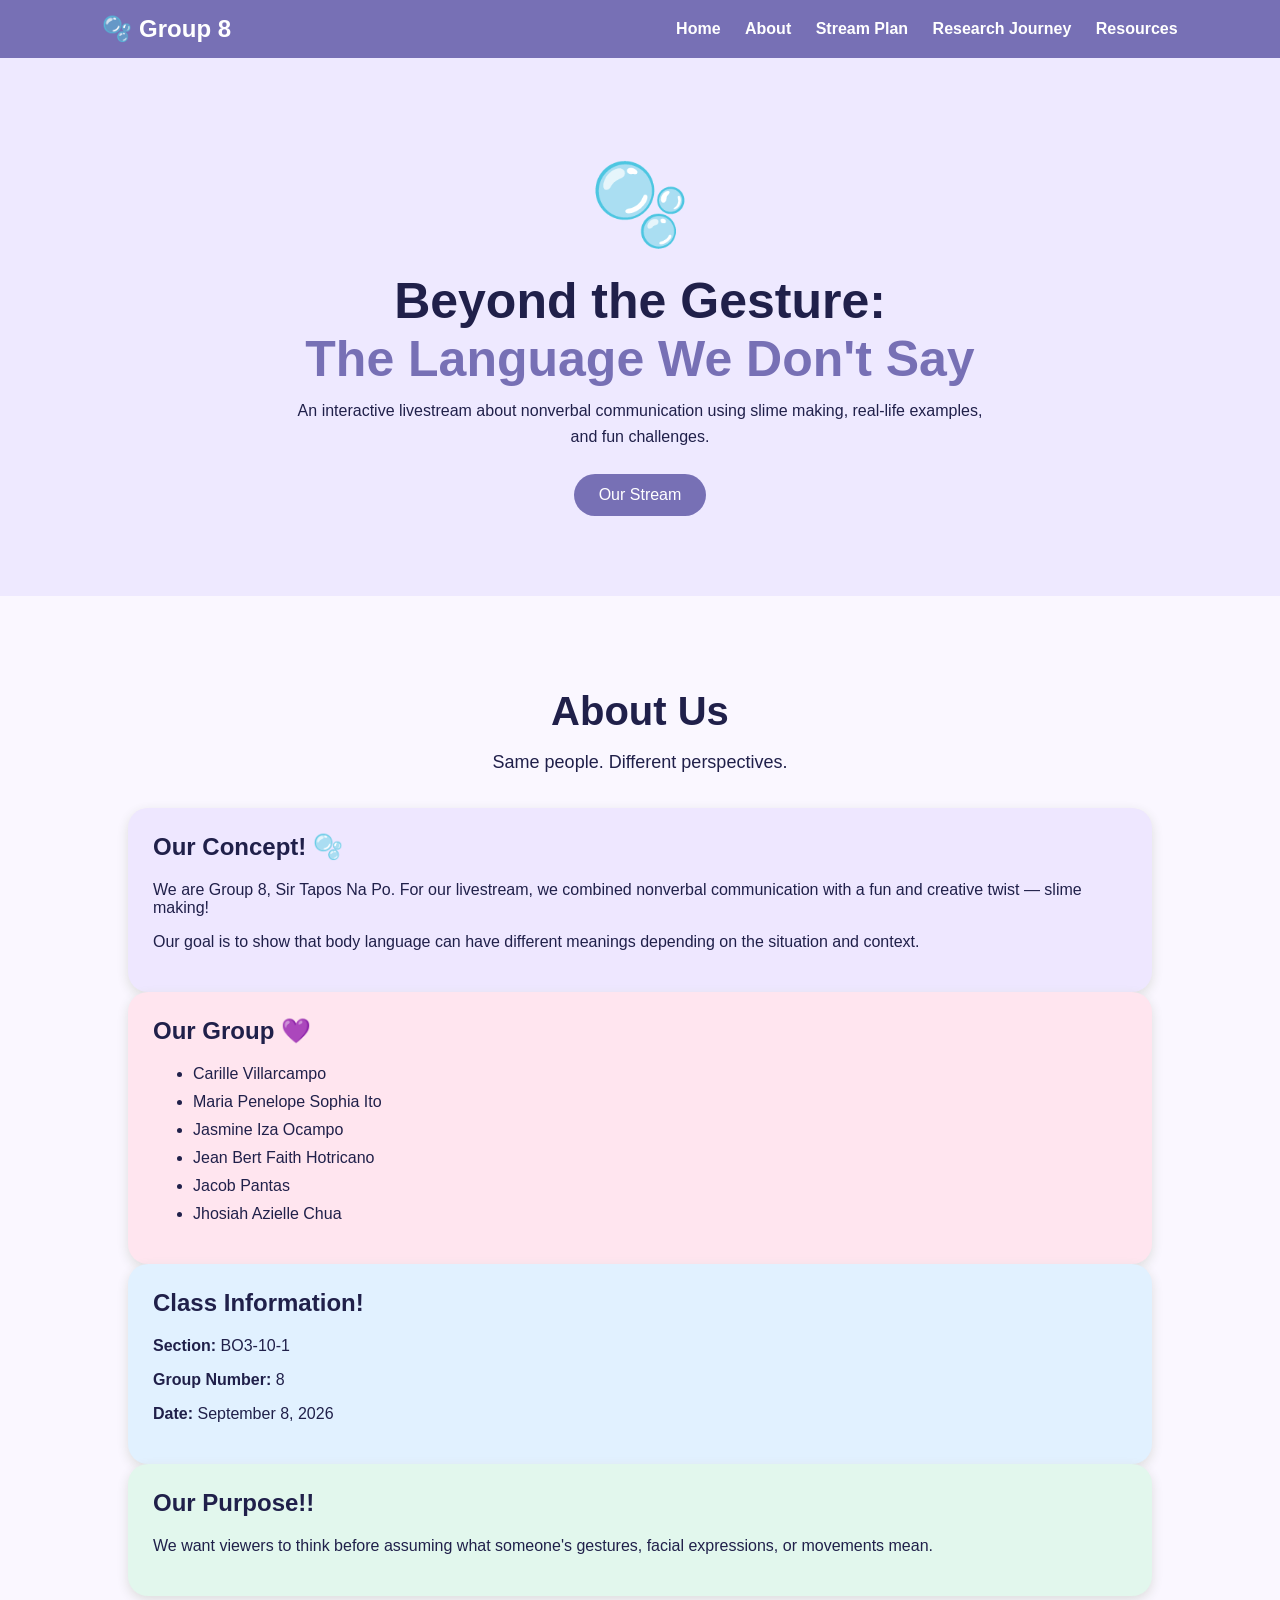
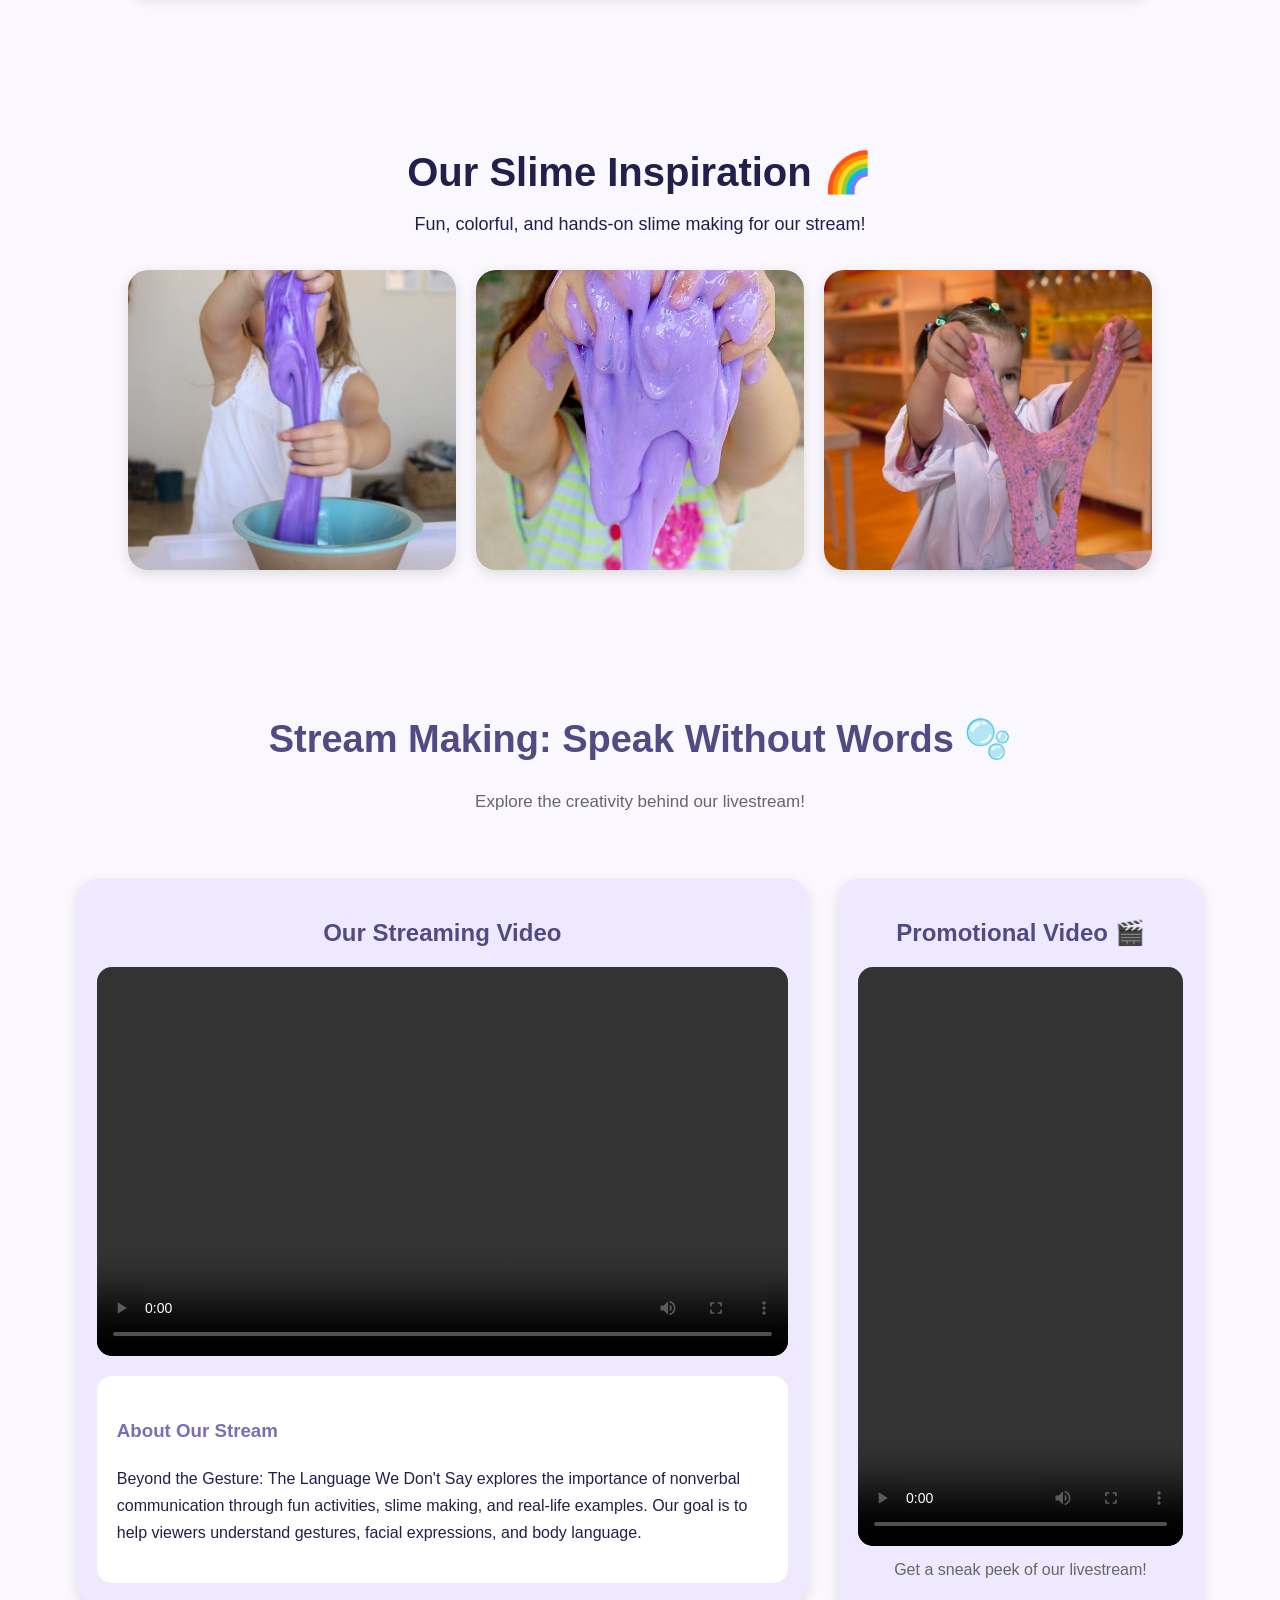
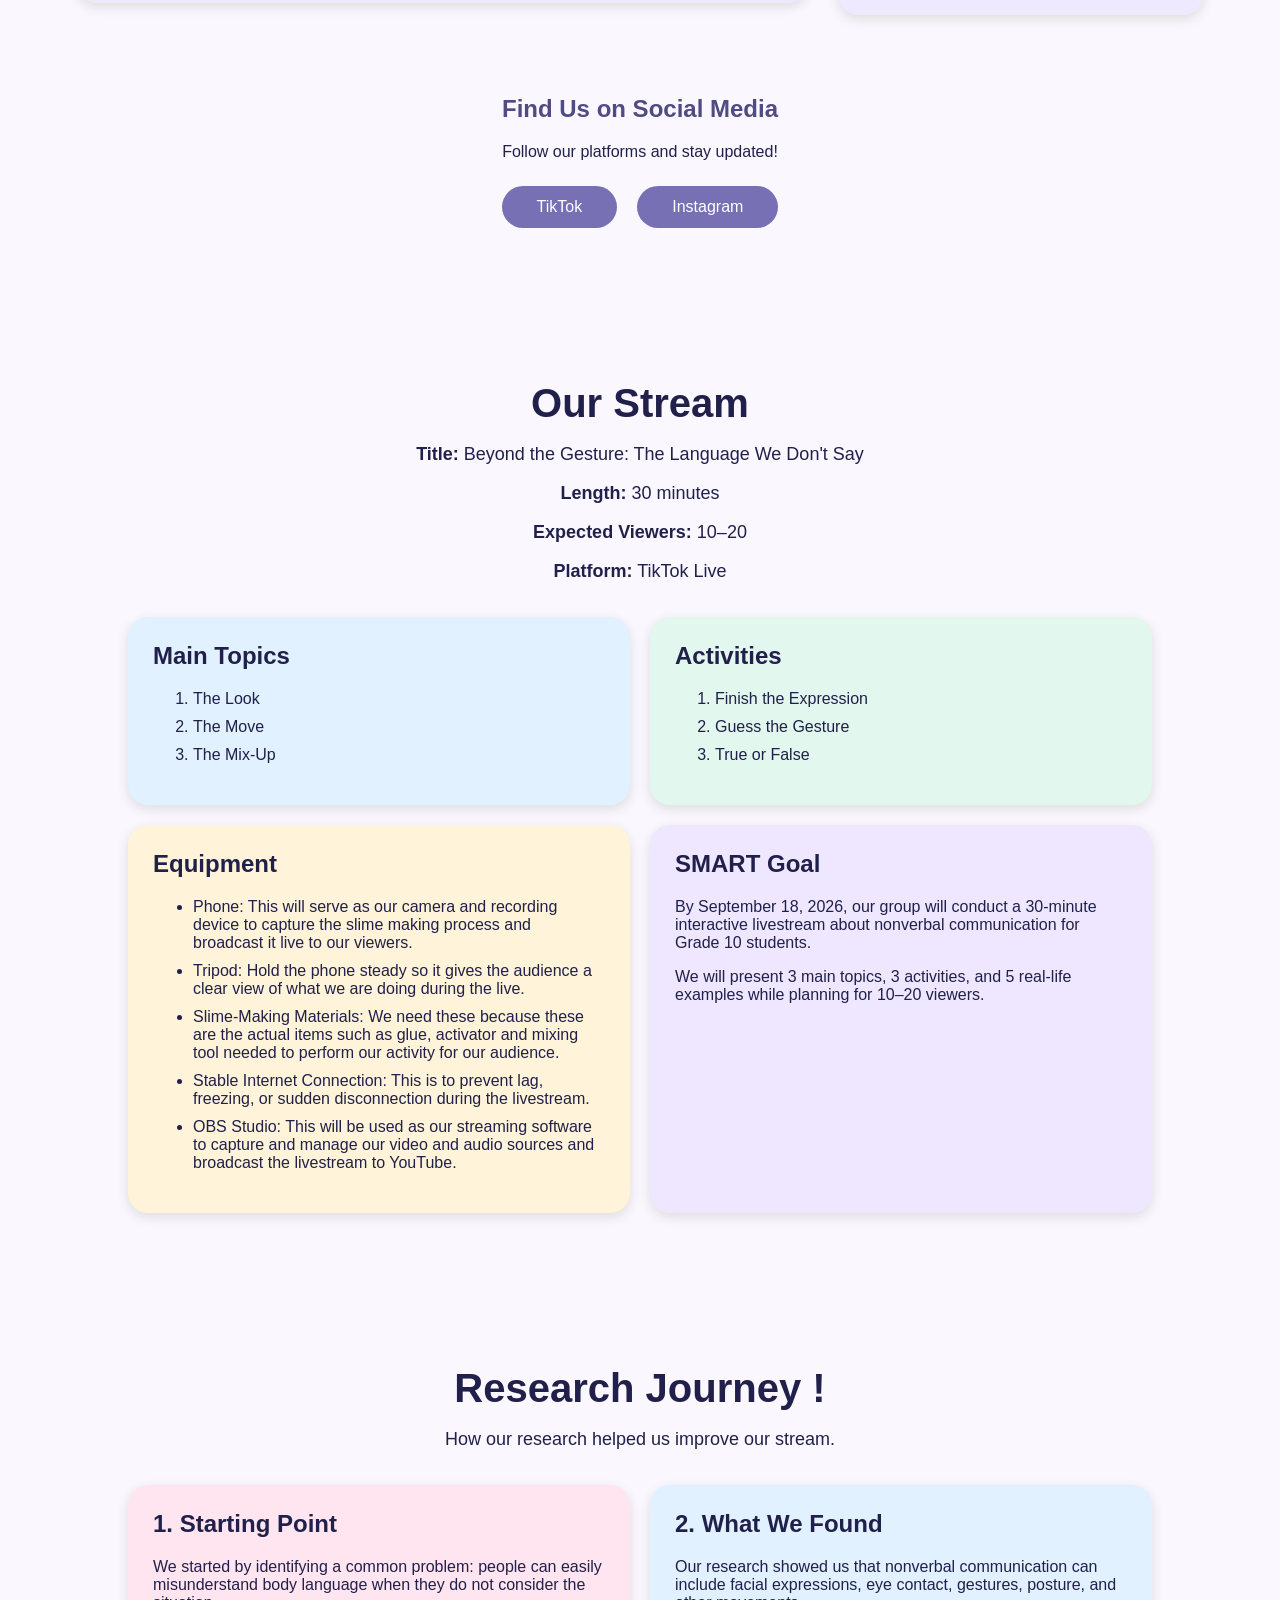
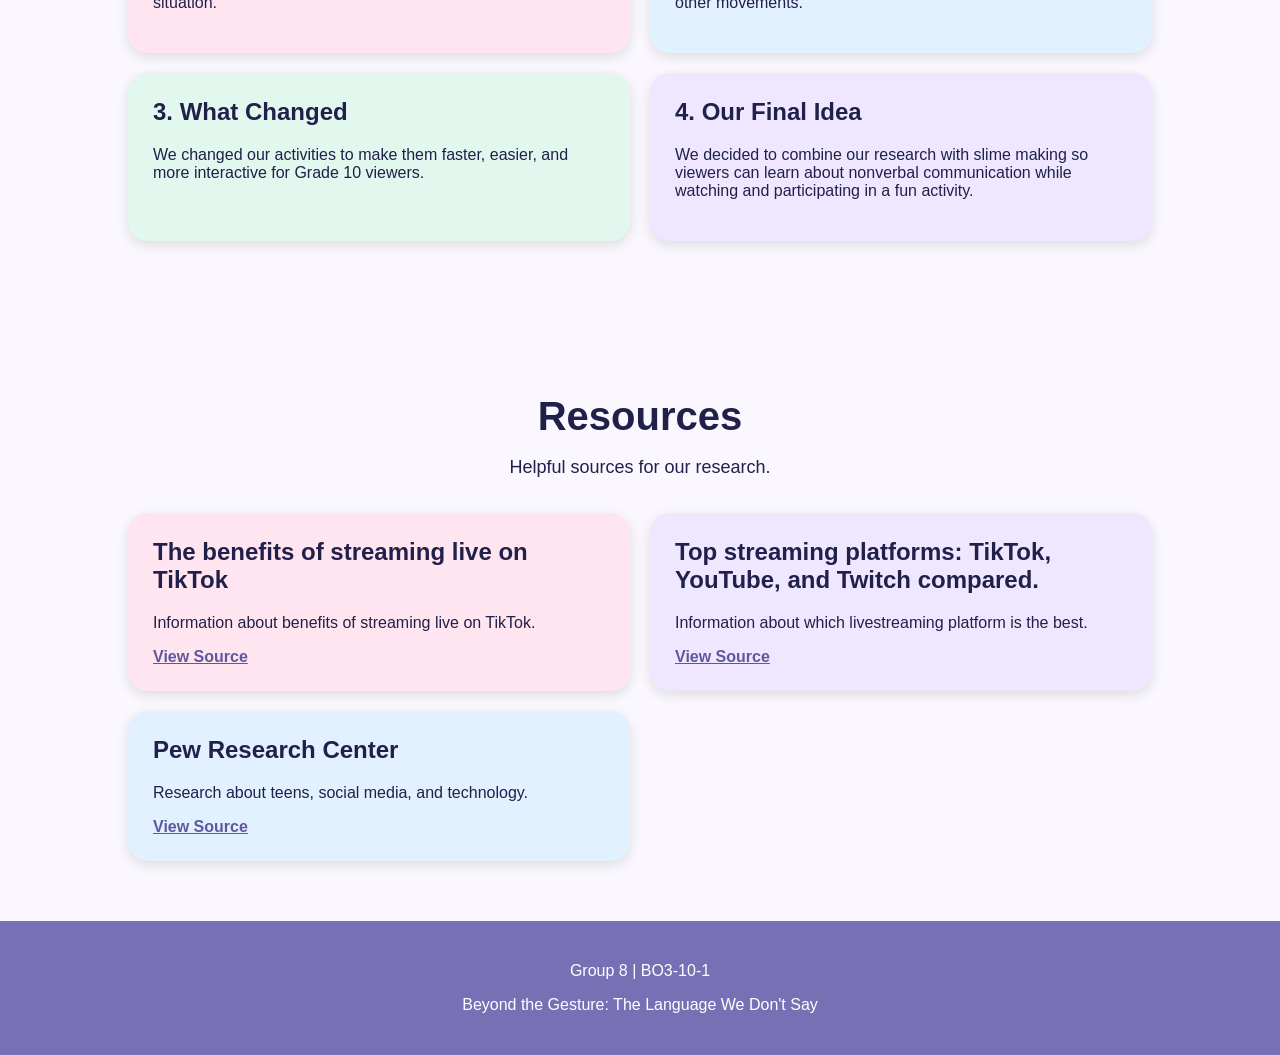
==== commit 746fa3a9: "Update index.html" ====
--- a/index.html
+++ b/index.html
@@ -128,6 +128,67 @@
 </div>
 
     </section>
+
+    <!-- PAGE TITLE -->
+<section class="stream-heading">
+    <h1>Stream Making: Speak Without Words 🫧</h1>
+    <p>Explore the creativity behind our livestream!</p>
+</section>
+
+<!-- VIDEO CONTENT -->
+<main class="stream-layout">
+
+    <!-- MAIN STREAMING VIDEO -->
+    <section class="main-video">
+        <h2>Our Streaming Video</h2>
+
+        <div class="video-box">
+            <!-- Replace this with your actual video -->
+            <video controls>
+                <source src="videos/streaming-video.mp4" type="video/mp4">
+                Your browser does not support video.
+            </video>
+        </div>
+
+        <div class="description">
+            <h3>About Our Stream</h3>
+            <p>
+                Beyond the Gesture: The Language We Don't Say
+                explores the importance of nonverbal communication
+                through fun activities, slime making, and real-life
+                examples. Our goal is to help viewers understand
+                gestures, facial expressions, and body language.
+            </p>
+        </div>
+    </section>
+
+    <!-- PROMOTIONAL VIDEO -->
+    <aside class="promo-video">
+        <h2>Promotional Video 🎬</h2>
+
+        <div class="promo-box">
+            <!-- Replace with your promotional video -->
+            <video controls>
+                <source src="videos/promo-video.mp4" type="video/mp4">
+                Your browser does not support video.
+            </video>
+        </div>
+
+        <p>Get a sneak peek of our livestream!</p>
+    </aside>
+
+</main>
+
+<!-- SOCIAL MEDIA -->
+<section class="social-section">
+    <h2>Find Us on Social Media</h2>
+    <p>Follow our platforms and stay updated!</p>
+
+    <div class="social-links">
+        <a href="#" target="_blank">TikTok</a>
+        <a href="#" target="_blank">Instagram</a>
+    </div>
+</section>
             
     <!-- STREAM PLAN -->
     <section id="stream">
@@ -347,96 +408,5 @@
 </body>
 </html>
 
-<!DOCTYPE html>
-<html lang="en">
-<head>
-    <meta charset="UTF-8">
-    <meta name="viewport" content="width=device-width, initial-scale=1.0">
-    <title>Stream Making | Group 8</title>
-    <link rel="stylesheet" href="styles.css">
-</head>
-
-<body>
-
-<!-- NAVIGATION BAR -->
-<header>
-    <div class="logo">🫧 Group 8</div>
-    <nav>
-        <a href="index.html">Home</a>
-        <a href="index.html#about">About</a>
-        <a href="index.html#stream">Stream Plan</a>
-        <a href="index.html#research">Research Journey</a>
-        <a href="index.html#resources">Resources</a>
-        <a href="stream.html">Our Stream</a>
-    </nav>
-</header>
-
-<!-- PAGE TITLE -->
-<section class="stream-heading">
-    <h1>Stream Making: Speak Without Words 🫧</h1>
-    <p>Explore the creativity behind our livestream!</p>
-</section>
-
-<!-- VIDEO CONTENT -->
-<main class="stream-layout">
-
-    <!-- MAIN STREAMING VIDEO -->
-    <section class="main-video">
-        <h2>Our Streaming Video</h2>
-
-        <div class="video-box">
-            <!-- Replace this with your actual video -->
-            <video controls>
-                <source src="videos/streaming-video.mp4" type="video/mp4">
-                Your browser does not support video.
-            </video>
-        </div>
-
-        <div class="description">
-            <h3>About Our Stream</h3>
-            <p>
-                Beyond the Gesture: The Language We Don't Say
-                explores the importance of nonverbal communication
-                through fun activities, slime making, and real-life
-                examples. Our goal is to help viewers understand
-                gestures, facial expressions, and body language.
-            </p>
-        </div>
-    </section>
-
-    <!-- PROMOTIONAL VIDEO -->
-    <aside class="promo-video">
-        <h2>Promotional Video 🎬</h2>
-
-        <div class="promo-box">
-            <!-- Replace with your promotional video -->
-            <video controls>
-                <source src="videos/promo-video.mp4" type="video/mp4">
-                Your browser does not support video.
-            </video>
-        </div>
-
-        <p>Get a sneak peek of our livestream!</p>
-    </aside>
-
-</main>
-
-<!-- SOCIAL MEDIA -->
-<section class="social-section">
-    <h2>Find Us on Social Media</h2>
-    <p>Follow our platforms and stay updated!</p>
-
-    <div class="social-links">
-        <a href="#" target="_blank">TikTok</a>
-        <a href="#" target="_blank">Instagram</a>
-    </div>
-</section>
-
-<!-- FOOTER -->
-<footer>
-    <p>© 2026 Group 8 | Beyond the Gesture</p>
-    <p>Speak Without Words. Understand Beyond Gestures. 🫧</p>
-</footer>
-
 </body>
 </html>
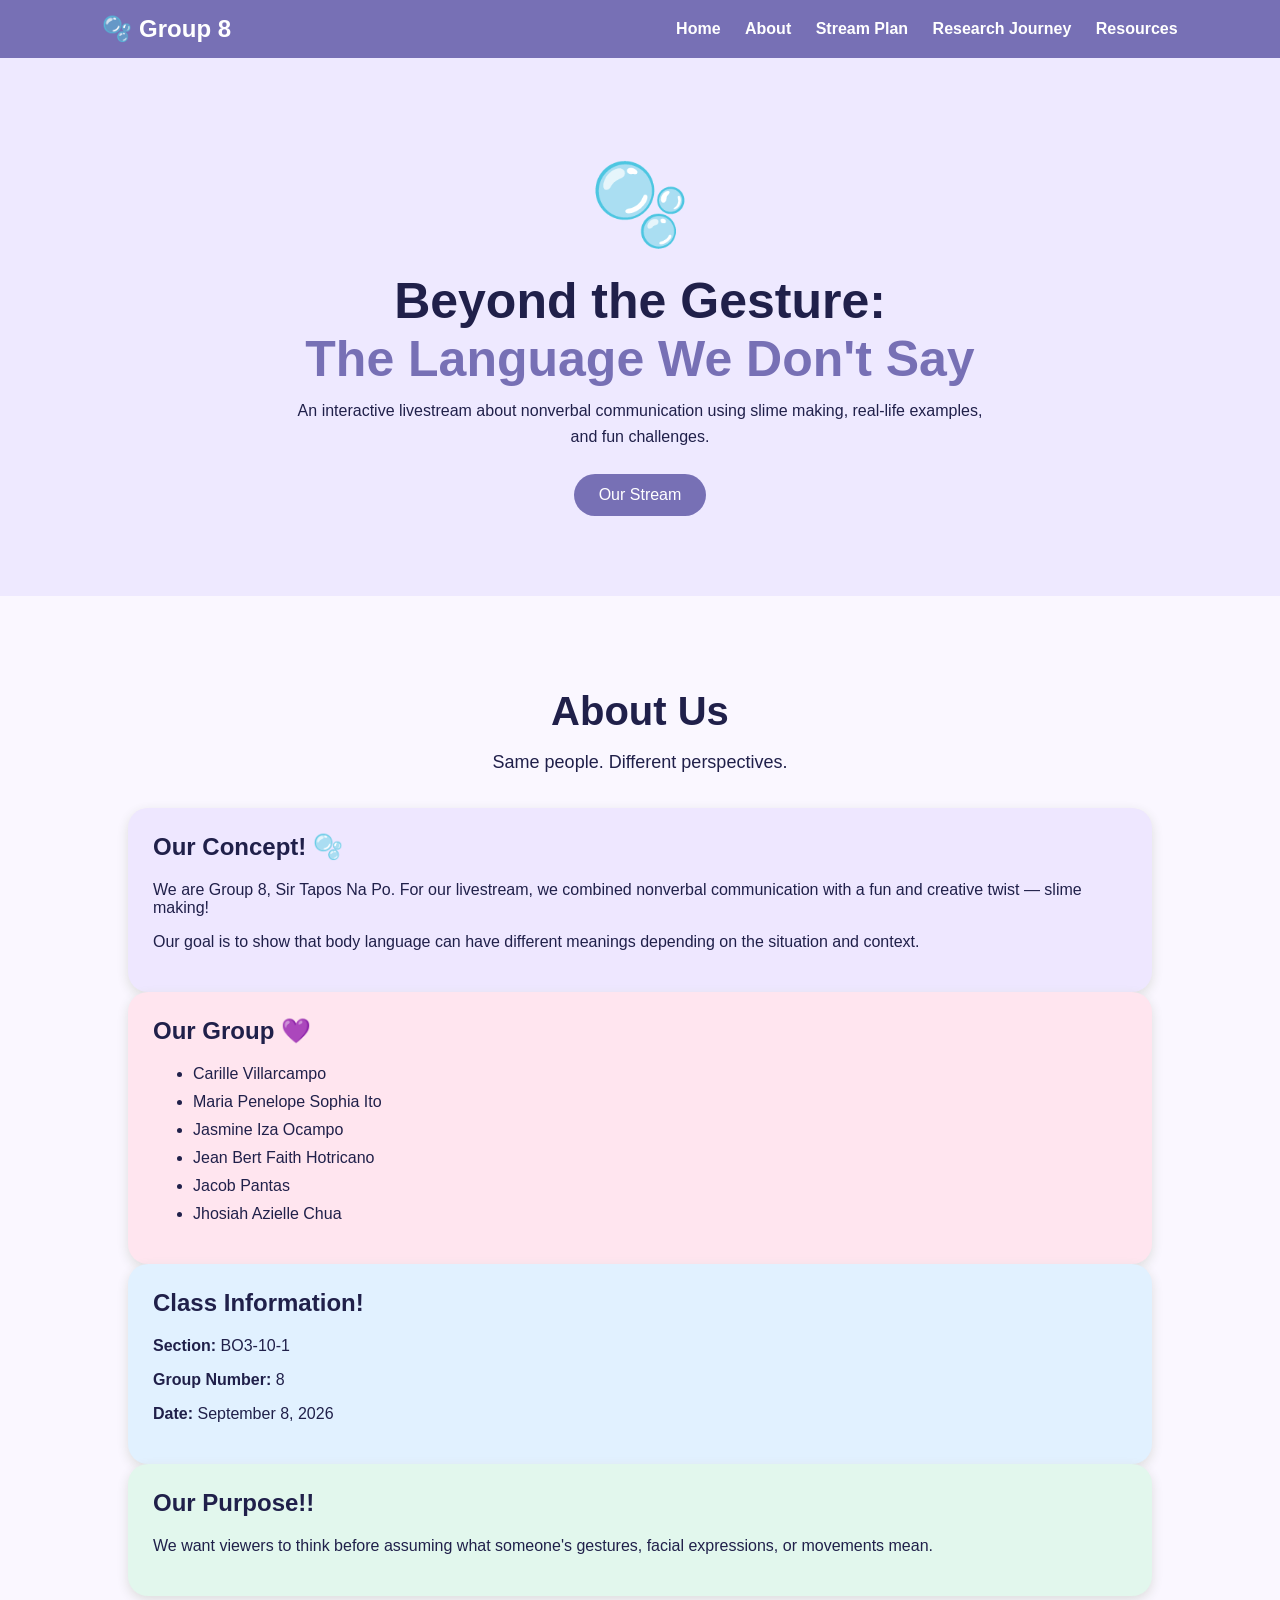
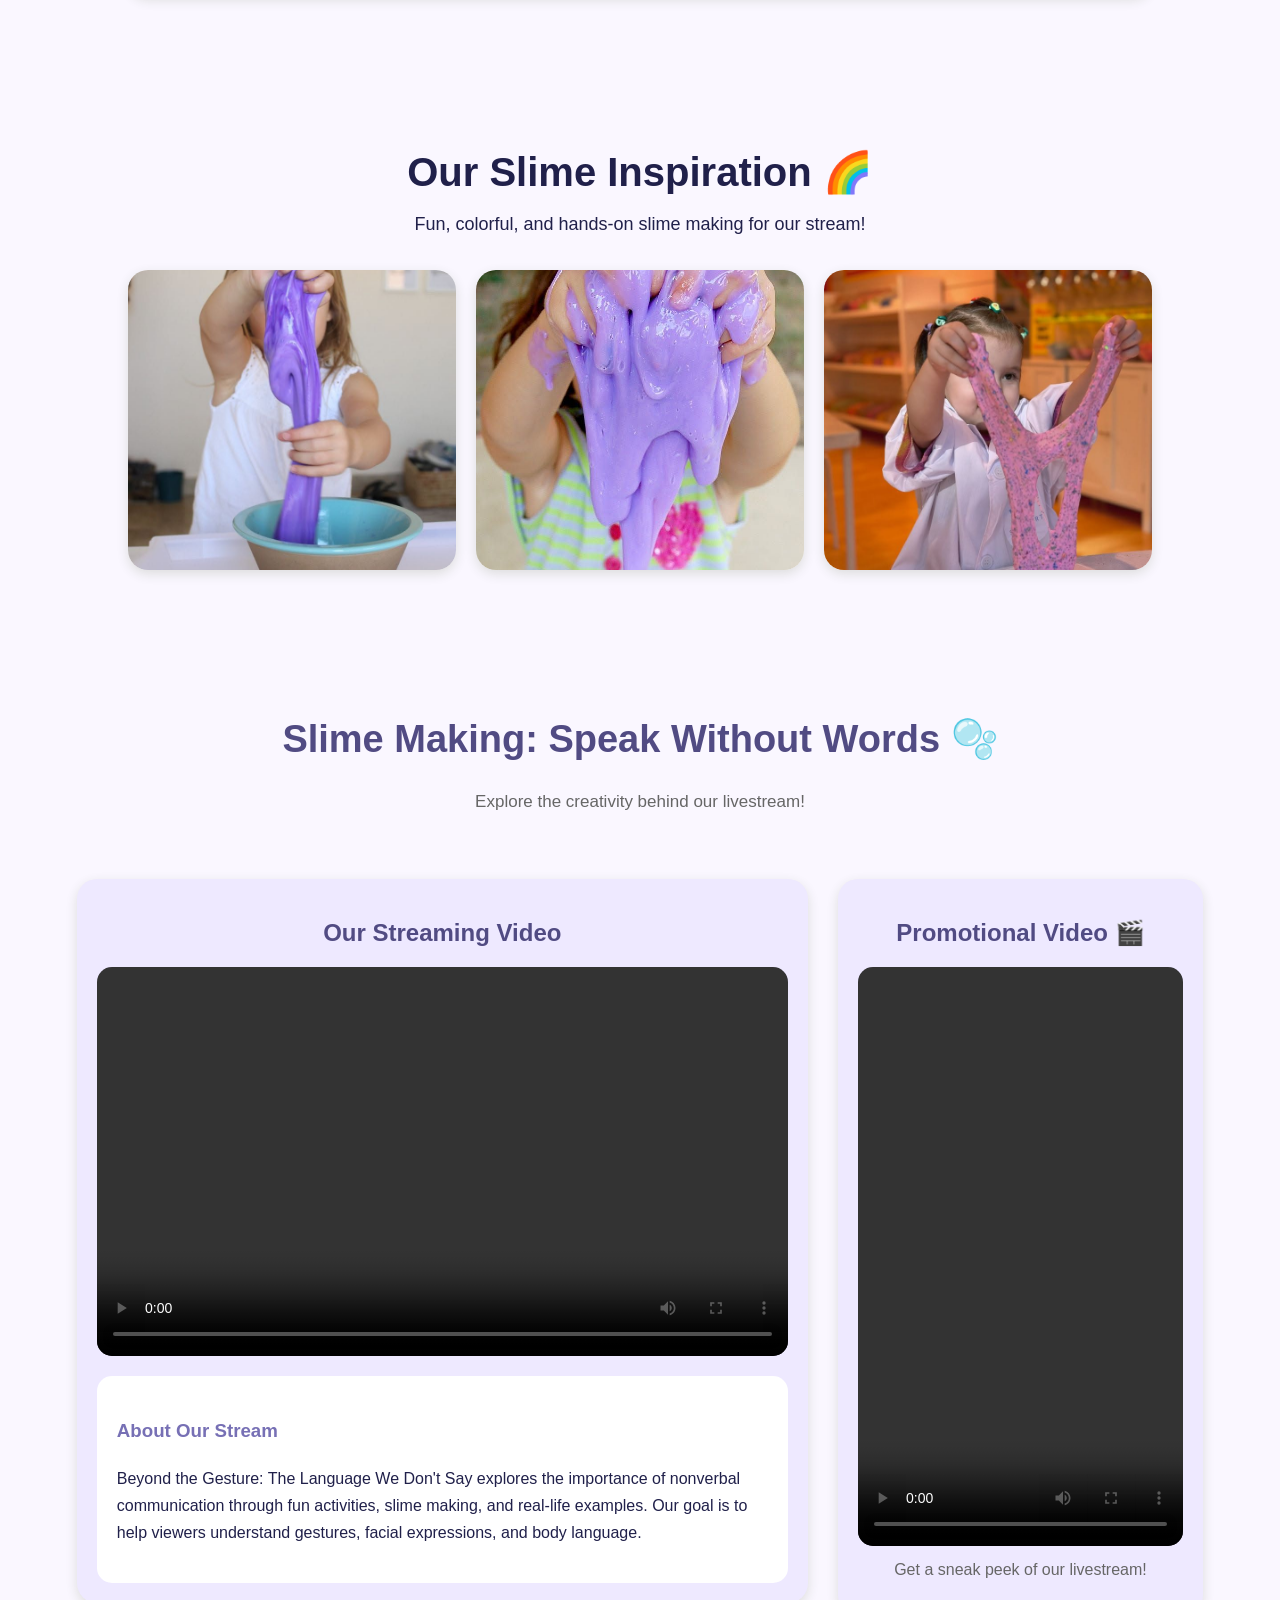
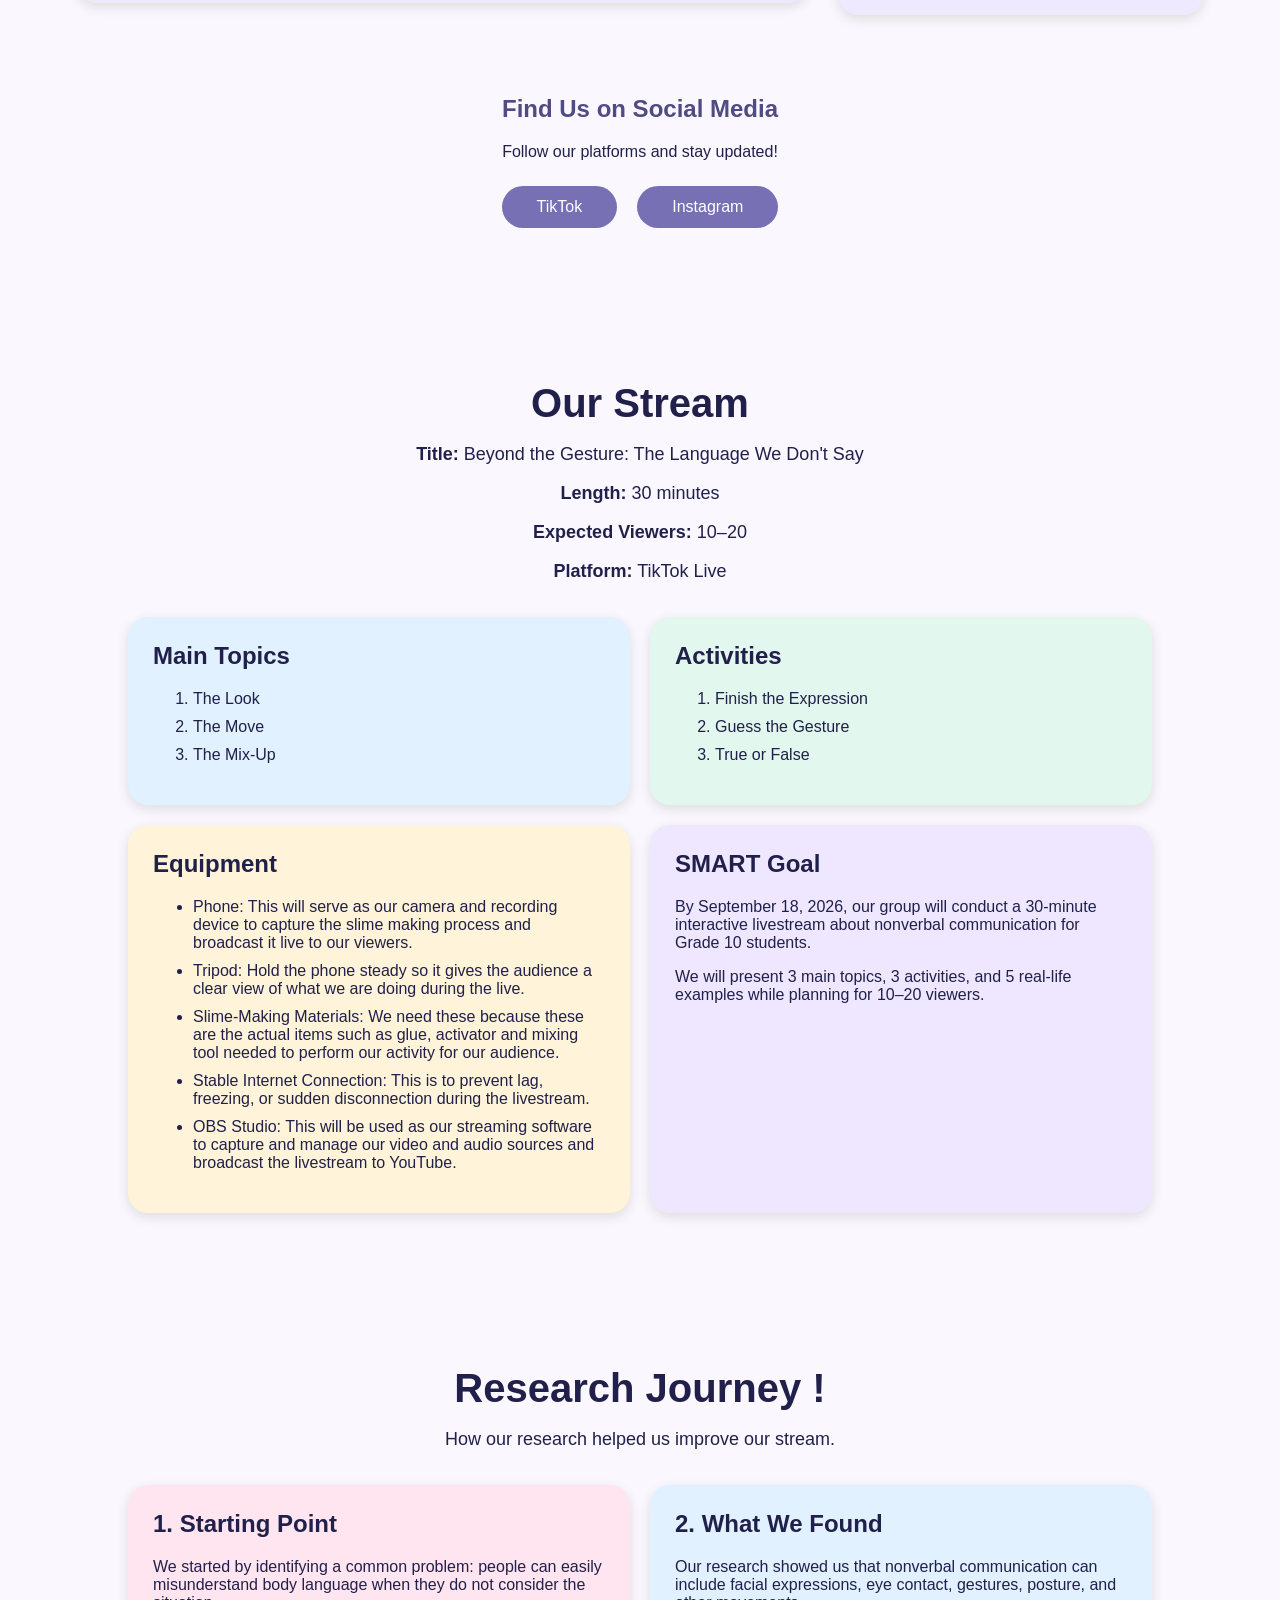
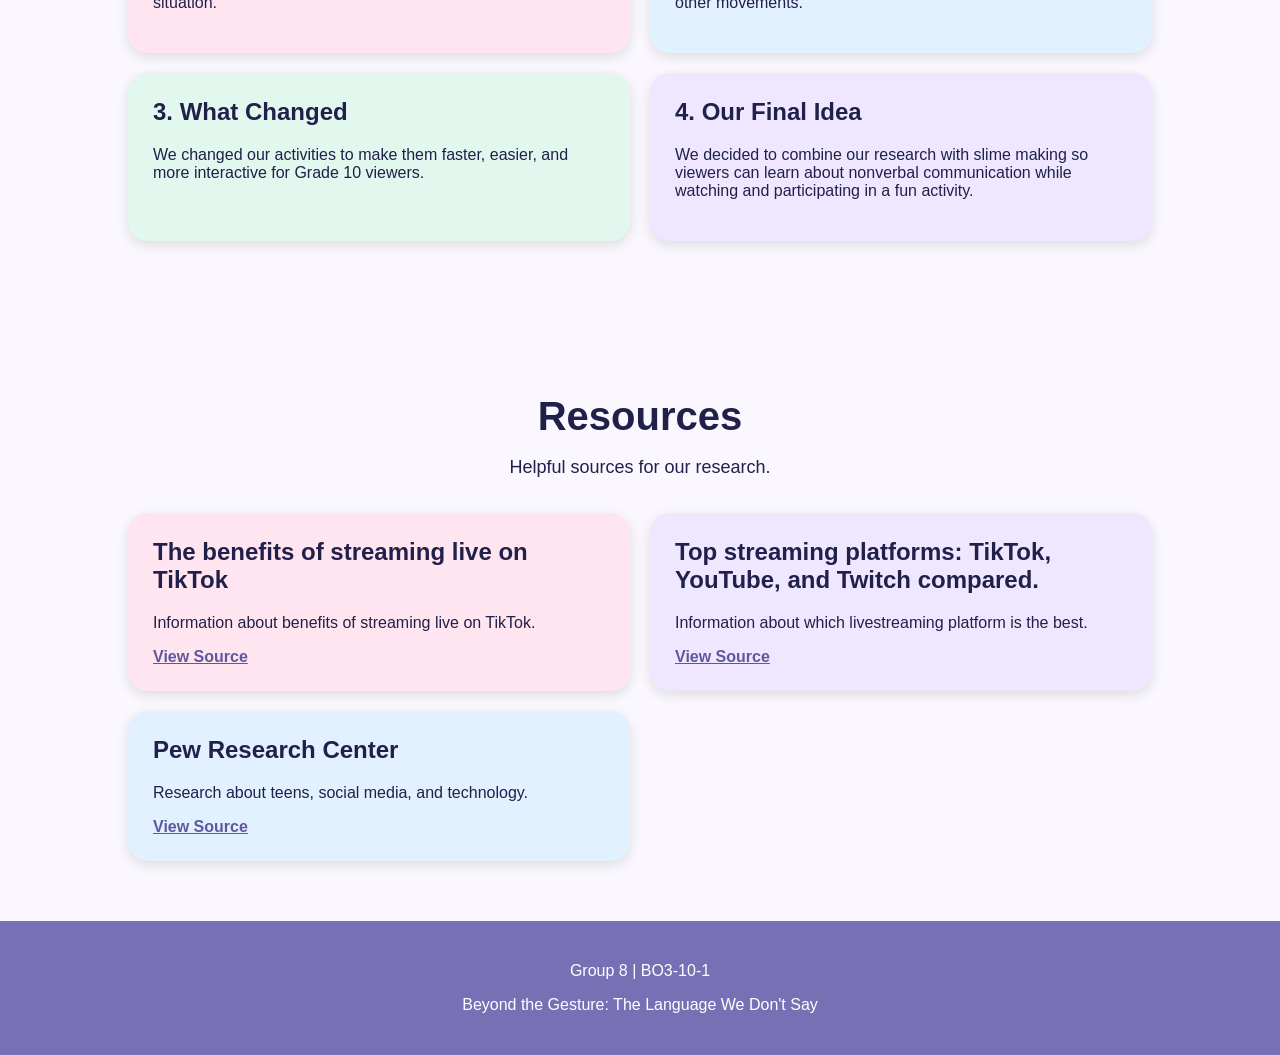
==== commit 7d5b5f2d: "Update index.html" ====
--- a/index.html
+++ b/index.html
@@ -131,7 +131,7 @@
 
     <!-- PAGE TITLE -->
 <section class="stream-heading">
-    <h1>Stream Making: Speak Without Words 🫧</h1>
+    <h1>Slime Making: Speak Without Words 🫧</h1>
     <p>Explore the creativity behind our livestream!</p>
 </section>
 
